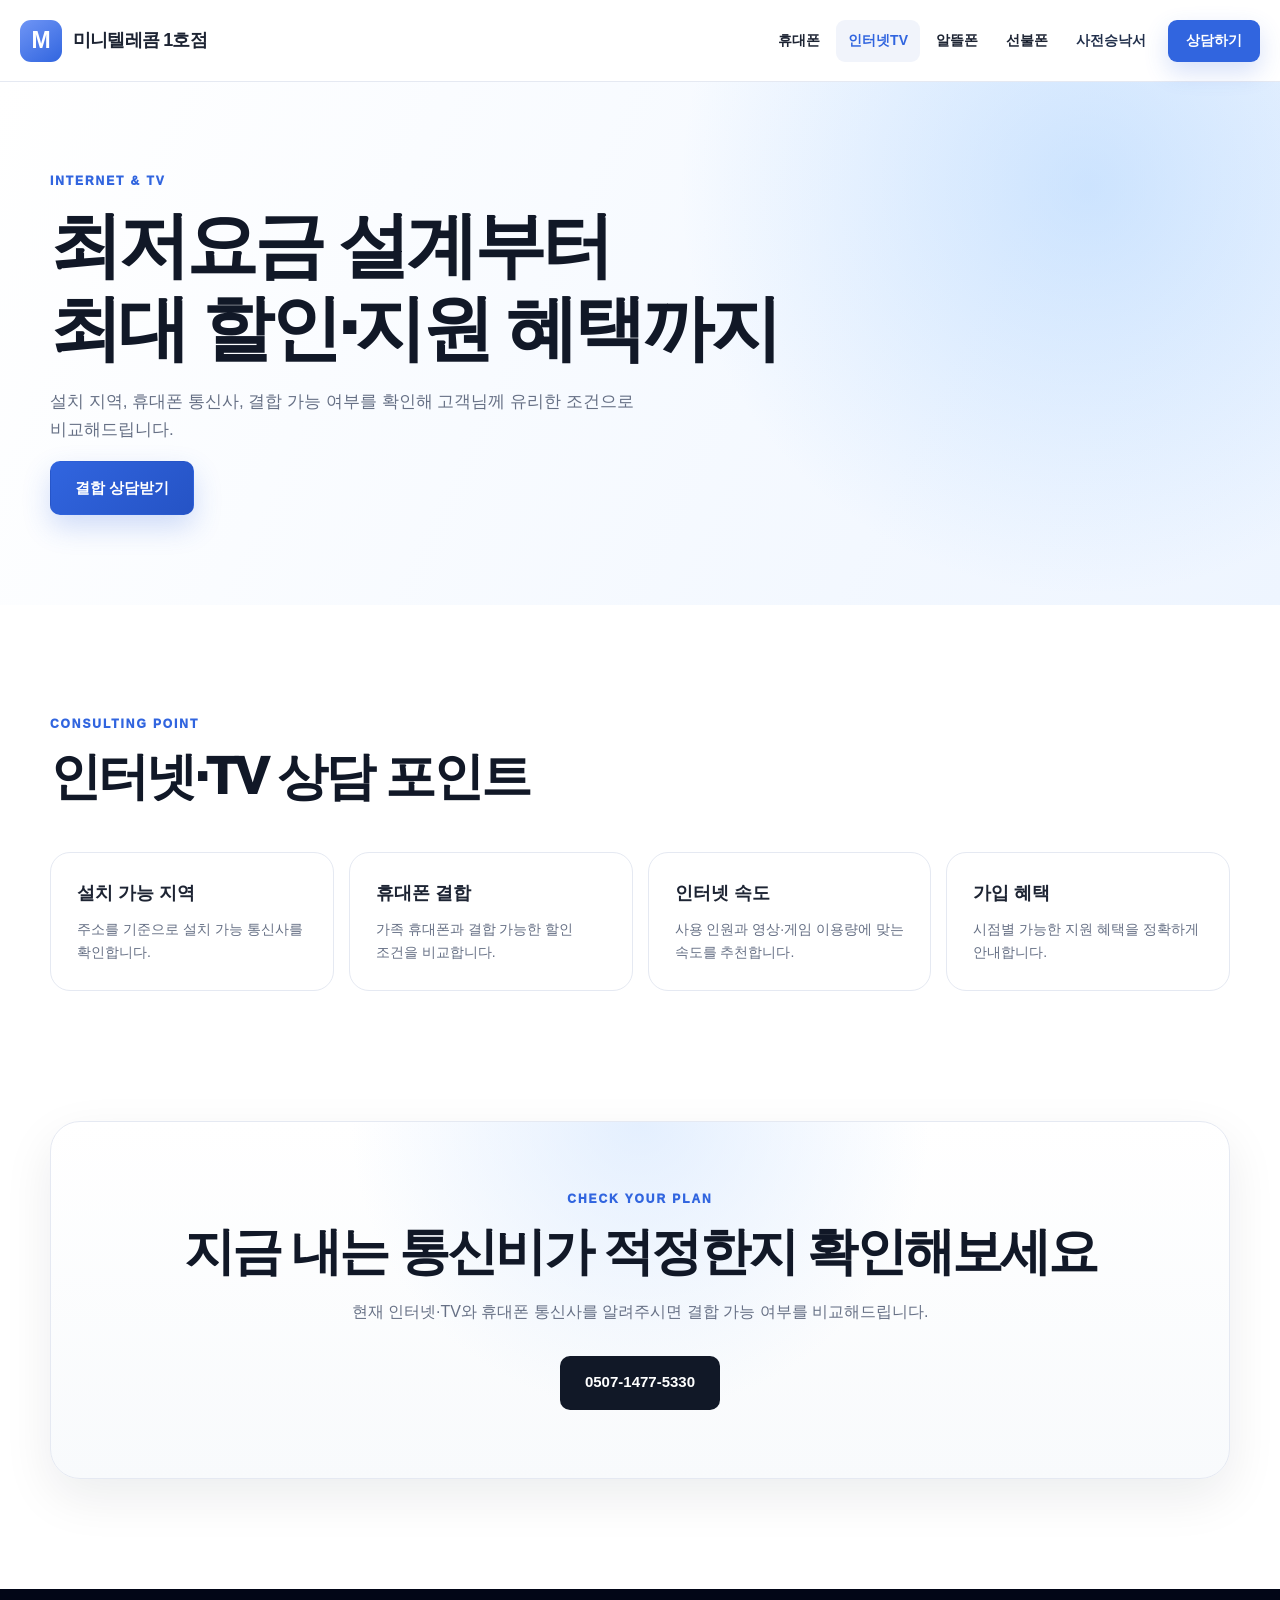
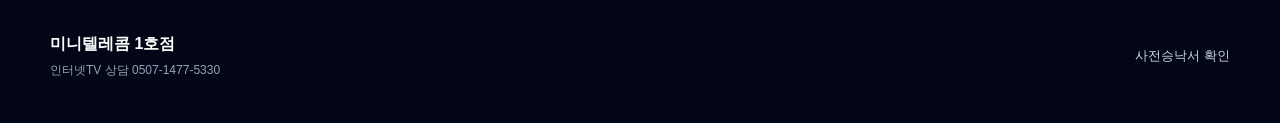
==== internet.html @ 5d7d17d2 "새로운1" ====
<!DOCTYPE html><html lang="ko"><head><meta charset="UTF-8"><meta name="viewport" content="width=device-width,initial-scale=1"><meta name="description" content="인터넷 TV 결합 할인과 가입 상담"><title>인터넷TV | 미니텔레콤 1호점</title><link rel="stylesheet" href="style.css"></head><body>
<header class="site-header"><div class="header-inner"><a class="brand" href="index.html"><span class="brand-mark">M</span><span class="brand-name">미니텔레콤 1호점</span></a><button class="menu-toggle" type="button" aria-expanded="false" aria-controls="main-nav"><span></span><span></span><span></span></button><nav id="main-nav" class="header-nav"><a href="phone.html">휴대폰</a><a class="active" href="internet.html">인터넷TV</a><a href="mvno.html">알뜰폰</a><a href="prepaid.html">선불폰</a><a class="license-link" href="https://ictmarket.or.kr:8443/precon/pop_CertIcon.do?PRECON_REQ_ID=PRE0000006017&YN=1" target="_blank" rel="noopener noreferrer">사전승낙서</a><a class="nav-cta" href="tel:050714775330">상담하기</a></nav></div></header>
<main><section class="subhero internet-hero"><div><p class="eyebrow">INTERNET & TV</p><h1>최저요금 설계부터<br>최대 할인·지원 혜택까지</h1><p>설치 지역, 휴대폰 통신사, 결합 가능 여부를 확인해 고객님께 유리한 조건으로 비교해드립니다.</p><a class="button button-blue" href="tel:050714775330">결합 상담받기</a></div></section>
<section class="section"><div class="section-heading"><p class="eyebrow">CONSULTING POINT</p><h2>인터넷·TV 상담 포인트</h2></div><div class="tip-grid"><div><b>설치 가능 지역</b><p>주소를 기준으로 설치 가능 통신사를 확인합니다.</p></div><div><b>휴대폰 결합</b><p>가족 휴대폰과 결합 가능한 할인 조건을 비교합니다.</p></div><div><b>인터넷 속도</b><p>사용 인원과 영상·게임 이용량에 맞는 속도를 추천합니다.</p></div><div><b>가입 혜택</b><p>시점별 가능한 지원 혜택을 정확하게 안내합니다.</p></div></div></section>
<section class="section contact-section"><div class="contact-card"><p class="eyebrow">CHECK YOUR PLAN</p><h2>지금 내는 통신비가 적정한지 확인해보세요</h2><p>현재 인터넷·TV와 휴대폰 통신사를 알려주시면 결합 가능 여부를 비교해드립니다.</p><div class="contact-actions"><a class="button button-dark" href="tel:050714775330">0507-1477-5330</a></div></div></section></main>
<footer class="site-footer"><div class="footer-inner"><div><strong>미니텔레콤 1호점</strong><p>인터넷TV 상담 0507-1477-5330</p></div><a href="https://ictmarket.or.kr:8443/precon/pop_CertIcon.do?PRECON_REQ_ID=PRE0000006017&YN=1" target="_blank" rel="noopener noreferrer">사전승낙서 확인</a></div></footer><div class="mobile-bottom-bar"><a href="tel:050714775330">전화상담</a><a href="index.html">홈으로</a></div><script src="script.js"></script></body></html>
---- style.css ----
:root{
  --blue:#3165df;--blue-dark:#234db7;--navy:#111827;--text:#1d2433;--muted:#667085;--line:#e5e9f2;--soft:#f7f9ff;--white:#fff;--container:1240px;--header:82px;
}
*{box-sizing:border-box}html{scroll-behavior:smooth}body{margin:0;color:var(--text);background:#fff;font-family:Pretendard,-apple-system,BlinkMacSystemFont,"Segoe UI","Noto Sans KR",Arial,sans-serif;line-height:1.65;word-break:keep-all;overflow-x:hidden}a{color:inherit;text-decoration:none}img{display:block;max-width:100%}button{font:inherit}.site-header{position:sticky;top:0;z-index:1000;height:var(--header);background:rgba(255,255,255,.95);border-bottom:1px solid var(--line);backdrop-filter:blur(16px)}.header-inner{width:min(calc(100% - 40px),var(--container));height:100%;margin:auto;display:flex;align-items:center;justify-content:space-between;gap:22px}.brand{display:flex;align-items:center;gap:11px;flex:0 0 auto}.brand-mark{width:42px;height:42px;display:grid;place-items:center;color:#fff;background:linear-gradient(145deg,#6f95f5,#3165df);border-radius:11px;font-size:23px;font-weight:900}.brand-name{font-size:18px;font-weight:900;letter-spacing:-.045em}.header-nav{display:flex;align-items:center;gap:4px}.header-nav a{min-height:42px;padding:0 12px;display:flex;align-items:center;border-radius:9px;font-size:14px;font-weight:750;white-space:nowrap}.header-nav a:hover,.header-nav a.active{background:#f1f4fb;color:var(--blue)}.header-nav .license-link{color:#22304c}.header-nav .nav-cta{margin-left:6px;padding:0 18px;color:#fff;background:var(--blue);box-shadow:0 10px 24px rgba(49,101,223,.2)}.menu-toggle{display:none;width:40px;height:40px;border:0;background:transparent;padding:8px}.menu-toggle span{display:block;height:2px;margin:5px 0;background:#111827;border-radius:3px}.hero{background:radial-gradient(circle at 78% 35%,rgba(183,198,255,.52),transparent 31%),linear-gradient(105deg,#fff 0%,#fff 39%,#f4f6ff 100%)}.hero-inner{width:min(calc(100% - 40px),var(--container));min-height:700px;margin:auto;display:grid;grid-template-columns:minmax(0,.93fr) minmax(520px,1.07fr);align-items:center;gap:35px}.hero-content{position:relative;z-index:2;padding:70px 0}.hero-kicker{margin:0 0 18px;color:var(--blue);font-size:20px;font-weight:850;letter-spacing:-.04em}.hero h1{margin:0;letter-spacing:-.06em}.hero h1 span{display:block;color:#111827;font-size:clamp(45px,5vw,70px);font-weight:950;line-height:1.08}.hero h1 strong{display:block;margin-top:20px;color:#263149;font-size:clamp(22px,2.4vw,31px);font-weight:800;line-height:1.35;letter-spacing:-.045em}.hero-category{margin:30px 0 0;font-size:20px;font-weight:800}.hero-copy{max-width:560px;margin:16px 0 0;color:var(--muted);font-size:16px}.hero-actions{display:flex;flex-wrap:wrap;gap:12px;margin-top:32px}.button{min-height:54px;padding:0 24px;display:inline-flex;align-items:center;justify-content:center;border:1px solid transparent;border-radius:10px;font-size:15px;font-weight:850;transition:.2s}.button:hover{transform:translateY(-2px)}.button-dark{color:#fff;background:#111827}.button-blue{color:#fff;background:linear-gradient(135deg,var(--blue),#2553c5);box-shadow:0 12px 28px rgba(49,101,223,.22)}.button-outline{border-color:#cfd6e3;background:#fff}.hero-info{max-width:520px;margin-top:38px;display:grid;grid-template-columns:1fr 1fr;border-top:1px solid #dbe2ee;padding-top:24px}.hero-info>div+div{padding-left:28px;border-left:1px solid #dbe2ee}.hero-info small,.hero-info strong{display:block}.hero-info small{color:var(--muted);font-size:12px;font-weight:700}.hero-info strong{margin-top:3px;font-size:15px}.hero-visual{position:relative;min-height:700px;overflow:hidden}.hero-visual img{position:absolute;left:50%;top:50%;z-index:2;width:760px;max-width:none;transform:translate(-48%,-50%);mix-blend-mode:multiply}.visual-ring{position:absolute;left:50%;top:50%;width:620px;height:620px;transform:translate(-50%,-50%);border:5px solid rgba(255,255,255,.75);border-radius:50%}.hero-badge{position:absolute;right:12px;bottom:65px;z-index:4;min-width:210px;padding:22px 24px;text-align:center;border:1px solid rgba(255,255,255,.78);border-radius:20px;background:rgba(249,250,255,.84);box-shadow:0 18px 45px rgba(62,83,143,.13);backdrop-filter:blur(18px)}.hero-badge span,.hero-badge strong{display:block}.hero-badge span{color:var(--blue);font-size:13px;font-weight:800}.hero-badge strong{margin-top:4px;font-size:26px}.section{width:min(calc(100% - 40px),1180px);margin:auto;padding:110px 0}.section-heading{max-width:750px;margin-bottom:46px}.eyebrow{margin:0 0 12px;color:var(--blue);font-size:12px;font-weight:950;letter-spacing:.16em}.eyebrow-light{color:#bfdbfe}.section h2,.subhero h1,.phone-hero h1{margin:0;color:#111827;font-size:clamp(34px,4vw,52px);font-weight:950;line-height:1.16;letter-spacing:-.055em}.section-heading>p:last-child,.split-heading>div>p:last-child{margin:16px 0 0;color:var(--muted);font-size:16px}.split-heading{max-width:none;display:flex;align-items:flex-end;justify-content:space-between;gap:30px}.text-link{color:var(--blue);font-weight:850;white-space:nowrap}.event-section{padding-top:95px}.event-grid{display:grid;grid-template-columns:repeat(3,1fr);gap:18px}.event-card{position:relative;min-height:310px;padding:32px;border:1px solid var(--line);border-radius:24px;background:linear-gradient(160deg,#fff,#f7f9ff);box-shadow:0 14px 40px rgba(15,23,42,.07);overflow:hidden}.event-card:after{content:"";position:absolute;right:-55px;bottom:-55px;width:160px;height:160px;border-radius:50%;background:rgba(49,101,223,.07)}.event-card.featured{color:#fff;background:linear-gradient(145deg,#1e3a8a,#3165df)}.event-card.featured h3,.event-card.featured a{color:#fff}.pill{display:inline-flex;padding:6px 10px;border-radius:999px;color:var(--blue);background:#eaf0ff;font-size:11px;font-weight:900}.featured .pill{color:#173783;background:#fff}.event-card>p{margin:48px 0 0;color:#9aa6bb;font-size:14px;font-weight:700}.featured>p{color:#c7d2fe}.event-card h3{margin:3px 0 10px;font-size:32px;letter-spacing:-.05em}.event-card small{display:block;min-height:48px;color:inherit;opacity:.76}.event-card a{position:absolute;left:32px;bottom:28px;color:var(--blue);font-size:14px;font-weight:900}.service-grid{display:grid;grid-template-columns:repeat(4,1fr);gap:16px}.service-card{min-height:355px;padding:26px;display:flex;flex-direction:column;border:1px solid var(--line);border-radius:22px;background:#fff;box-shadow:0 12px 34px rgba(15,23,42,.06);transition:.25s}.service-card:hover{transform:translateY(-7px);box-shadow:0 20px 48px rgba(15,23,42,.11)}.service-card>span{width:44px;height:44px;display:grid;place-items:center;color:var(--blue);background:#eff4ff;border-radius:13px;font-size:12px;font-weight:900}.service-card h3{margin:25px 0 10px;font-size:23px}.service-card p{margin:0;color:var(--muted);font-size:14px}.service-card ul{margin:14px 0 0;padding-left:19px;color:#4b5563;font-size:12px}.service-card b{margin-top:auto;color:var(--blue);font-size:13px}.plan-preview{padding-top:40px}.plan-grid{display:grid;grid-template-columns:repeat(3,1fr);gap:17px}.plan-grid.detailed{grid-template-columns:repeat(3,1fr)}.plan-card{position:relative;padding:28px;border:1px solid var(--line);border-radius:22px;background:#fff;box-shadow:0 12px 35px rgba(15,23,42,.07)}.plan-card.popular{border:2px solid var(--blue);box-shadow:0 18px 45px rgba(49,101,223,.14)}.plan-type{display:inline-block;padding:6px 10px;color:var(--blue);background:#eef3ff;border-radius:999px;font-size:11px;font-weight:900}.plan-card h3{margin:22px 0 5px;font-size:18px}.plan-name{margin:0;color:var(--muted);font-size:14px}.price{margin:18px 0 15px}.price b{font-size:27px;letter-spacing:-.045em}.plan-card ul{min-height:92px;margin:0;padding-left:19px;color:#4b5563;font-size:14px}.plan-card>a{display:flex;min-height:46px;margin-top:22px;align-items:center;justify-content:center;color:#fff;background:#111827;border-radius:10px;font-size:14px;font-weight:850}.policy-note{margin:22px 0 0;color:#7a8496;font-size:12px}.promise-section{padding-top:30px}.promise-panel{padding:65px;display:grid;grid-template-columns:.8fr 1.2fr;gap:65px;color:#fff;border-radius:32px;background:radial-gradient(circle at 5% 5%,rgba(96,165,250,.28),transparent 35%),linear-gradient(135deg,#0f172a,#172554 55%,#1e3a8a)}.promise-panel h2{color:#fff}.promise-panel>div:first-child>p:last-child{color:#cbd5e1}.promise-list{display:grid;grid-template-columns:1fr 1fr;gap:12px}.promise-list>div{padding:20px;border:1px solid rgba(255,255,255,.1);border-radius:17px;background:rgba(255,255,255,.07)}.promise-list strong{color:#93c5fd}.promise-list p{margin:8px 0 0;color:#f8fafc;font-size:14px}.welcome-section{padding-top:25px}.welcome-panel{padding:60px;display:grid;grid-template-columns:.9fr 1.1fr;gap:55px;border:1px solid var(--line);border-radius:30px;background:#fafbff}.language-list{display:grid;gap:10px}.language-list p{margin:0;padding:13px 16px;border:1px solid var(--line);border-radius:13px;background:#fff;font-size:13px}.language-list b{display:inline-block;min-width:105px;color:var(--blue)}.contact-section{padding-top:20px}.contact-card{padding:68px 40px;text-align:center;border:1px solid var(--line);border-radius:30px;background:radial-gradient(circle at 50% 0%,rgba(219,234,254,.75),transparent 42%),linear-gradient(#fff,#f8fafc);box-shadow:0 18px 50px rgba(15,23,42,.08)}.contact-card>p:not(.eyebrow){max-width:650px;margin:18px auto 0;color:var(--muted)}.contact-actions{margin-top:30px;display:flex;justify-content:center;gap:12px}.site-footer{color:#cbd5e1;background:#020617}.footer-inner{width:min(calc(100% - 40px),1180px);margin:auto;padding:42px 0;display:flex;align-items:center;justify-content:space-between;gap:25px}.footer-inner strong{color:#fff}.footer-inner p{margin:4px 0 0;color:#94a3b8;font-size:12px}.footer-inner nav{display:flex;flex-wrap:wrap;gap:14px;font-size:12px}.footer-inner>a{font-size:13px}.mobile-bottom-bar{display:none}.subhero{min-height:500px;padding:90px max(20px,calc((100% - 1180px)/2));display:flex;align-items:center;background:radial-gradient(circle at 80% 25%,rgba(196,208,255,.6),transparent 32%),linear-gradient(110deg,#fff,#f2f5ff)}.subhero>div{max-width:760px}.subhero h1,.phone-hero h1{font-size:clamp(46px,6vw,72px)}.subhero>div>p:not(.eyebrow){max-width:650px;color:var(--muted);font-size:17px}.carrier-chips{display:flex;flex-wrap:wrap;gap:8px;margin-top:28px}.carrier-chips span{padding:9px 13px;border:1px solid #d9e0ed;border-radius:999px;background:#fff;font-size:12px;font-weight:800}.filter-row{display:flex;flex-wrap:wrap;gap:8px;margin-bottom:28px}.filter-btn{padding:10px 15px;border:1px solid #d6dce7;border-radius:999px;background:#fff;color:#465064;cursor:pointer;font-size:13px;font-weight:800}.filter-btn.active{color:#fff;border-color:var(--blue);background:var(--blue)}.tip-grid,.steps-grid{display:grid;grid-template-columns:repeat(4,1fr);gap:15px}.tip-grid>div,.steps-grid>div{padding:26px;border:1px solid var(--line);border-radius:20px;background:#fff}.tip-grid b,.steps-grid h3{font-size:18px}.tip-grid p,.steps-grid p{margin:9px 0 0;color:var(--muted);font-size:14px}.steps-grid span{color:#b7c9f5;font-size:34px;font-weight:950}.phone-hero{min-height:620px;padding-left:max(20px,calc((100% - 1180px)/2));display:grid;grid-template-columns:.8fr 1.2fr;align-items:center;background:linear-gradient(105deg,#fff,#edf1ff);overflow:hidden}.phone-copy{padding:70px 0}.phone-copy>p:not(.eyebrow){max-width:560px;color:var(--muted)}.phone-image{position:relative;height:620px}.phone-image img{position:absolute;left:50%;top:50%;width:760px;max-width:none;transform:translate(-50%,-50%);mix-blend-mode:multiply}.internet-hero{background:radial-gradient(circle at 85% 20%,rgba(147,197,253,.4),transparent 35%),linear-gradient(115deg,#fff,#eef5ff)}
[hidden]{display:none!important}
@media(max-width:1050px){.hero-inner{grid-template-columns:1fr 470px}.hero h1 span{font-size:52px}.hero-visual img{width:650px}.service-grid{grid-template-columns:1fr 1fr}.plan-grid,.plan-grid.detailed{grid-template-columns:1fr 1fr}.event-grid{grid-template-columns:1fr 1fr}.event-card:last-child{grid-column:1/-1}.promise-panel{padding:50px;gap:40px}.tip-grid,.steps-grid{grid-template-columns:1fr 1fr}}
@media(max-width:780px){:root{--header:68px}body{padding-bottom:68px}.header-inner{width:calc(100% - 24px)}.brand-mark{width:36px;height:36px;font-size:19px}.brand-name{font-size:15px}.menu-toggle{display:block;margin-left:auto}.header-nav{position:absolute;top:68px;left:12px;right:12px;display:none;padding:12px;align-items:stretch;flex-direction:column;background:#fff;border:1px solid var(--line);border-radius:16px;box-shadow:0 20px 50px rgba(15,23,42,.15)}.header-nav.open{display:flex}.header-nav a{justify-content:flex-start}.header-nav .nav-cta{margin:4px 0 0;justify-content:center}.hero-inner{min-height:auto;padding-top:55px;grid-template-columns:1fr}.hero-content{padding:0}.hero h1 span{font-size:clamp(40px,11vw,56px)}.hero h1 strong{font-size:24px}.hero-visual{min-height:500px}.hero-visual img{width:650px}.visual-ring{width:470px;height:470px}.hero-badge{right:5px;bottom:35px}.section{padding:80px 0}.split-heading{align-items:flex-start;flex-direction:column}.event-grid{grid-template-columns:1fr}.event-card:last-child{grid-column:auto}.service-grid{grid-template-columns:1fr 1fr}.promise-panel,.welcome-panel{grid-template-columns:1fr}.promise-list{grid-template-columns:1fr 1fr}.phone-hero{padding:60px 20px 0;grid-template-columns:1fr}.phone-copy{padding:0}.phone-image{height:480px}.footer-inner{align-items:flex-start;flex-direction:column}.mobile-bottom-bar{position:fixed;left:0;right:0;bottom:0;z-index:1200;height:64px;padding:7px;display:grid;grid-template-columns:1fr 1fr;background:rgba(255,255,255,.95);border-top:1px solid var(--line);backdrop-filter:blur(14px)}.mobile-bottom-bar a{display:flex;align-items:center;justify-content:center;border-radius:13px;font-size:14px;font-weight:900}.mobile-bottom-bar a:last-child{color:#fff;background:var(--blue)}}
@media(max-width:580px){.section{width:calc(100% - 28px);padding:65px 0}.hero-inner{width:calc(100% - 28px)}.hero-kicker{font-size:17px}.hero h1 span{font-size:39px}.hero h1 strong{margin-top:15px;font-size:21px}.hero-category{font-size:17px}.hero-copy{font-size:14px}.hero-actions{display:grid;grid-template-columns:1fr 1fr}.button{width:100%;padding:0 12px}.hero-info{grid-template-columns:1fr;gap:13px}.hero-info>div+div{padding:13px 0 0;border-left:0;border-top:1px solid #dbe2ee}.hero-visual{min-height:400px}.hero-visual img{width:520px}.visual-ring{width:370px;height:370px}.hero-badge{min-width:160px;padding:15px 17px}.hero-badge strong{font-size:20px}.service-grid,.plan-grid,.plan-grid.detailed,.tip-grid,.steps-grid{grid-template-columns:1fr}.service-card{min-height:300px}.promise-panel,.welcome-panel{padding:38px 22px;border-radius:24px}.promise-list{grid-template-columns:1fr}.contact-card{padding:48px 20px}.contact-actions{display:grid}.subhero{min-height:440px;padding:70px 20px}.subhero h1,.phone-hero h1{font-size:42px}.phone-image{height:380px}.phone-image img{width:540px}.event-card{min-height:285px}.language-list b{display:block;margin-bottom:2px}.footer-inner{width:calc(100% - 28px)}.brand-name{font-size:13px}}
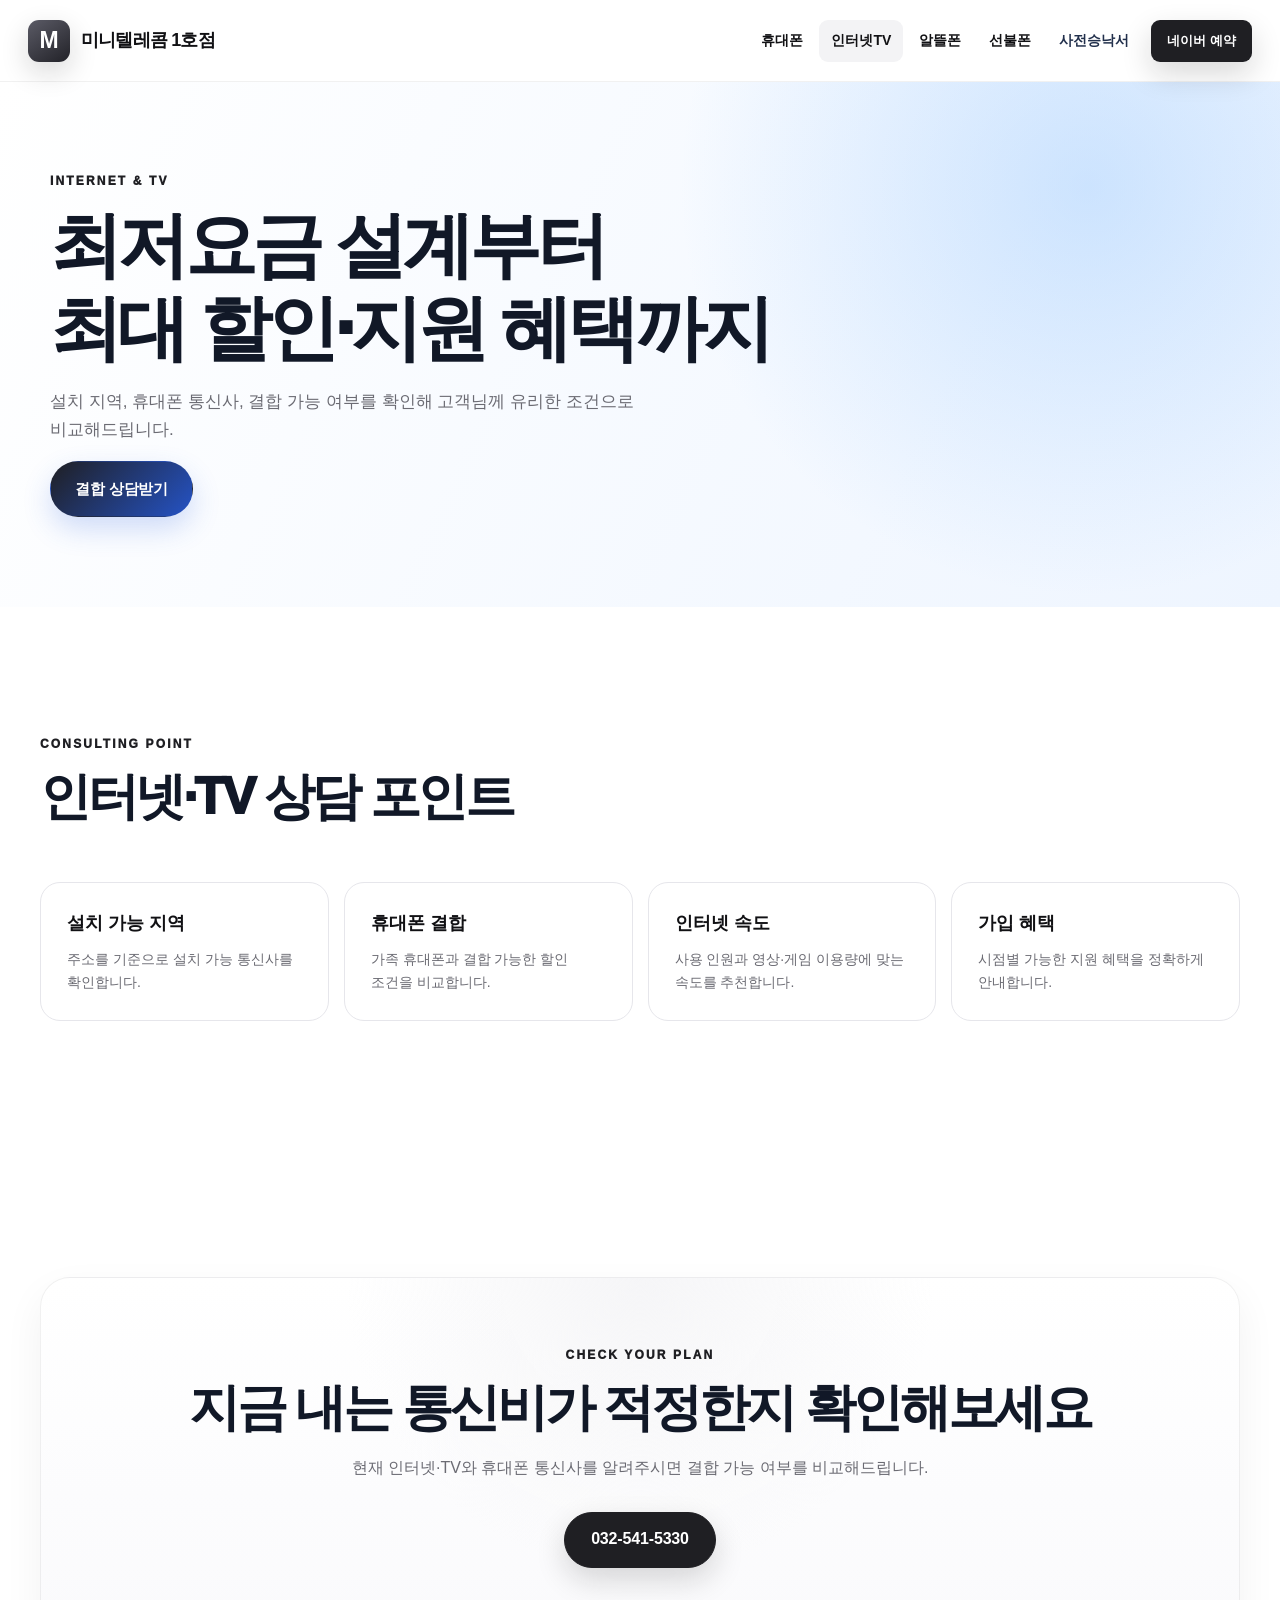
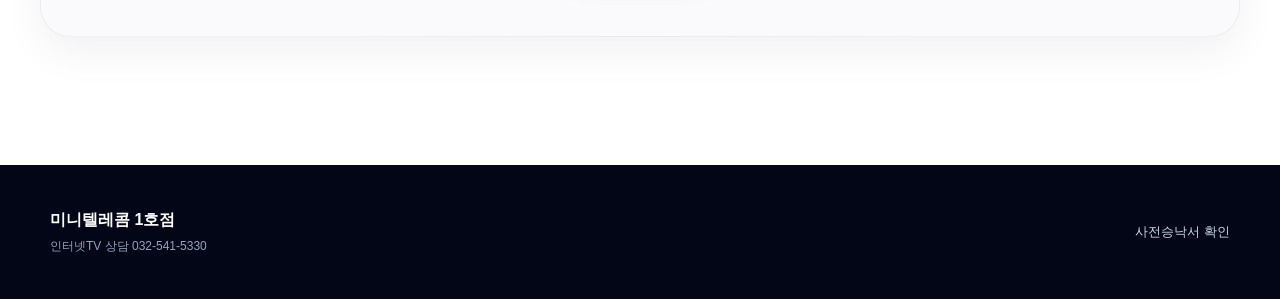
==== commit 8d72398f: "아이폰18" ====
--- a/internet.html
+++ b/internet.html
@@ -1,6 +1,6 @@
 <!DOCTYPE html><html lang="ko"><head><meta charset="UTF-8"><meta name="viewport" content="width=device-width,initial-scale=1"><meta name="description" content="인터넷 TV 결합 할인과 가입 상담"><title>인터넷TV | 미니텔레콤 1호점</title><link rel="stylesheet" href="style.css"></head><body>
-<header class="site-header"><div class="header-inner"><a class="brand" href="index.html"><span class="brand-mark">M</span><span class="brand-name">미니텔레콤 1호점</span></a><button class="menu-toggle" type="button" aria-expanded="false" aria-controls="main-nav"><span></span><span></span><span></span></button><nav id="main-nav" class="header-nav"><a href="phone.html">휴대폰</a><a class="active" href="internet.html">인터넷TV</a><a href="mvno.html">알뜰폰</a><a href="prepaid.html">선불폰</a><a class="license-link" href="https://ictmarket.or.kr:8443/precon/pop_CertIcon.do?PRECON_REQ_ID=PRE0000006017&YN=1" target="_blank" rel="noopener noreferrer">사전승낙서</a><a class="nav-cta" href="tel:050714775330">상담하기</a></nav></div></header>
-<main><section class="subhero internet-hero"><div><p class="eyebrow">INTERNET & TV</p><h1>최저요금 설계부터<br>최대 할인·지원 혜택까지</h1><p>설치 지역, 휴대폰 통신사, 결합 가능 여부를 확인해 고객님께 유리한 조건으로 비교해드립니다.</p><a class="button button-blue" href="tel:050714775330">결합 상담받기</a></div></section>
+<header class="site-header"><div class="header-inner"><a class="brand" href="index.html"><span class="brand-mark">M</span><span class="brand-name">미니텔레콤 1호점</span></a><button class="menu-toggle" type="button" aria-expanded="false" aria-controls="main-nav"><span></span><span></span><span></span></button><nav id="main-nav" class="header-nav"><a href="phone.html">휴대폰</a><a class="active" href="internet.html">인터넷TV</a><a href="mvno.html">알뜰폰</a><a href="prepaid.html">선불폰</a><a class="license-link" href="https://ictmarket.or.kr:8443/precon/pop_CertIcon.do?PRECON_REQ_ID=PRE0000006017&YN=1" target="_blank" rel="noopener noreferrer">사전승낙서</a><a class="nav-cta" href="https://naver.me/xNpsObPj" target="_blank" rel="noopener noreferrer">네이버 예약</a></nav></div></header>
+<main><section class="subhero internet-hero"><div><p class="eyebrow">INTERNET & TV</p><h1>최저요금 설계부터<br>최대 할인·지원 혜택까지</h1><p>설치 지역, 휴대폰 통신사, 결합 가능 여부를 확인해 고객님께 유리한 조건으로 비교해드립니다.</p><a class="button button-blue" href="tel:0325415330">결합 상담받기</a></div></section>
 <section class="section"><div class="section-heading"><p class="eyebrow">CONSULTING POINT</p><h2>인터넷·TV 상담 포인트</h2></div><div class="tip-grid"><div><b>설치 가능 지역</b><p>주소를 기준으로 설치 가능 통신사를 확인합니다.</p></div><div><b>휴대폰 결합</b><p>가족 휴대폰과 결합 가능한 할인 조건을 비교합니다.</p></div><div><b>인터넷 속도</b><p>사용 인원과 영상·게임 이용량에 맞는 속도를 추천합니다.</p></div><div><b>가입 혜택</b><p>시점별 가능한 지원 혜택을 정확하게 안내합니다.</p></div></div></section>
-<section class="section contact-section"><div class="contact-card"><p class="eyebrow">CHECK YOUR PLAN</p><h2>지금 내는 통신비가 적정한지 확인해보세요</h2><p>현재 인터넷·TV와 휴대폰 통신사를 알려주시면 결합 가능 여부를 비교해드립니다.</p><div class="contact-actions"><a class="button button-dark" href="tel:050714775330">0507-1477-5330</a></div></div></section></main>
-<footer class="site-footer"><div class="footer-inner"><div><strong>미니텔레콤 1호점</strong><p>인터넷TV 상담 0507-1477-5330</p></div><a href="https://ictmarket.or.kr:8443/precon/pop_CertIcon.do?PRECON_REQ_ID=PRE0000006017&YN=1" target="_blank" rel="noopener noreferrer">사전승낙서 확인</a></div></footer><div class="mobile-bottom-bar"><a href="tel:050714775330">전화상담</a><a href="index.html">홈으로</a></div><script src="script.js"></script></body></html>
+<section class="section contact-section"><div class="contact-card"><p class="eyebrow">CHECK YOUR PLAN</p><h2>지금 내는 통신비가 적정한지 확인해보세요</h2><p>현재 인터넷·TV와 휴대폰 통신사를 알려주시면 결합 가능 여부를 비교해드립니다.</p><div class="contact-actions"><a class="button button-dark" href="tel:0325415330">032-541-5330</a></div></div></section></main>
+<footer class="site-footer"><div class="footer-inner"><div><strong>미니텔레콤 1호점</strong><p>인터넷TV 상담 032-541-5330</p></div><a href="https://ictmarket.or.kr:8443/precon/pop_CertIcon.do?PRECON_REQ_ID=PRE0000006017&YN=1" target="_blank" rel="noopener noreferrer">사전승낙서 확인</a></div></footer><div class="mobile-bottom-bar"><a href="tel:0325415330">전화상담</a><a href="https://naver.me/xNpsObPj" target="_blank" rel="noopener noreferrer">네이버 예약</a></div><script src="script.js"></script></body></html>
--- a/style.css
+++ b/style.css
@@ -1,8 +1,512 @@
 :root{
   --blue:#3165df;--blue-dark:#234db7;--navy:#111827;--text:#1d2433;--muted:#667085;--line:#e5e9f2;--soft:#f7f9ff;--white:#fff;--container:1240px;--header:82px;
 }
-*{box-sizing:border-box}html{scroll-behavior:smooth}body{margin:0;color:var(--text);background:#fff;font-family:Pretendard,-apple-system,BlinkMacSystemFont,"Segoe UI","Noto Sans KR",Arial,sans-serif;line-height:1.65;word-break:keep-all;overflow-x:hidden}a{color:inherit;text-decoration:none}img{display:block;max-width:100%}button{font:inherit}.site-header{position:sticky;top:0;z-index:1000;height:var(--header);background:rgba(255,255,255,.95);border-bottom:1px solid var(--line);backdrop-filter:blur(16px)}.header-inner{width:min(calc(100% - 40px),var(--container));height:100%;margin:auto;display:flex;align-items:center;justify-content:space-between;gap:22px}.brand{display:flex;align-items:center;gap:11px;flex:0 0 auto}.brand-mark{width:42px;height:42px;display:grid;place-items:center;color:#fff;background:linear-gradient(145deg,#6f95f5,#3165df);border-radius:11px;font-size:23px;font-weight:900}.brand-name{font-size:18px;font-weight:900;letter-spacing:-.045em}.header-nav{display:flex;align-items:center;gap:4px}.header-nav a{min-height:42px;padding:0 12px;display:flex;align-items:center;border-radius:9px;font-size:14px;font-weight:750;white-space:nowrap}.header-nav a:hover,.header-nav a.active{background:#f1f4fb;color:var(--blue)}.header-nav .license-link{color:#22304c}.header-nav .nav-cta{margin-left:6px;padding:0 18px;color:#fff;background:var(--blue);box-shadow:0 10px 24px rgba(49,101,223,.2)}.menu-toggle{display:none;width:40px;height:40px;border:0;background:transparent;padding:8px}.menu-toggle span{display:block;height:2px;margin:5px 0;background:#111827;border-radius:3px}.hero{background:radial-gradient(circle at 78% 35%,rgba(183,198,255,.52),transparent 31%),linear-gradient(105deg,#fff 0%,#fff 39%,#f4f6ff 100%)}.hero-inner{width:min(calc(100% - 40px),var(--container));min-height:700px;margin:auto;display:grid;grid-template-columns:minmax(0,.93fr) minmax(520px,1.07fr);align-items:center;gap:35px}.hero-content{position:relative;z-index:2;padding:70px 0}.hero-kicker{margin:0 0 18px;color:var(--blue);font-size:20px;font-weight:850;letter-spacing:-.04em}.hero h1{margin:0;letter-spacing:-.06em}.hero h1 span{display:block;color:#111827;font-size:clamp(45px,5vw,70px);font-weight:950;line-height:1.08}.hero h1 strong{display:block;margin-top:20px;color:#263149;font-size:clamp(22px,2.4vw,31px);font-weight:800;line-height:1.35;letter-spacing:-.045em}.hero-category{margin:30px 0 0;font-size:20px;font-weight:800}.hero-copy{max-width:560px;margin:16px 0 0;color:var(--muted);font-size:16px}.hero-actions{display:flex;flex-wrap:wrap;gap:12px;margin-top:32px}.button{min-height:54px;padding:0 24px;display:inline-flex;align-items:center;justify-content:center;border:1px solid transparent;border-radius:10px;font-size:15px;font-weight:850;transition:.2s}.button:hover{transform:translateY(-2px)}.button-dark{color:#fff;background:#111827}.button-blue{color:#fff;background:linear-gradient(135deg,var(--blue),#2553c5);box-shadow:0 12px 28px rgba(49,101,223,.22)}.button-outline{border-color:#cfd6e3;background:#fff}.hero-info{max-width:520px;margin-top:38px;display:grid;grid-template-columns:1fr 1fr;border-top:1px solid #dbe2ee;padding-top:24px}.hero-info>div+div{padding-left:28px;border-left:1px solid #dbe2ee}.hero-info small,.hero-info strong{display:block}.hero-info small{color:var(--muted);font-size:12px;font-weight:700}.hero-info strong{margin-top:3px;font-size:15px}.hero-visual{position:relative;min-height:700px;overflow:hidden}.hero-visual img{position:absolute;left:50%;top:50%;z-index:2;width:760px;max-width:none;transform:translate(-48%,-50%);mix-blend-mode:multiply}.visual-ring{position:absolute;left:50%;top:50%;width:620px;height:620px;transform:translate(-50%,-50%);border:5px solid rgba(255,255,255,.75);border-radius:50%}.hero-badge{position:absolute;right:12px;bottom:65px;z-index:4;min-width:210px;padding:22px 24px;text-align:center;border:1px solid rgba(255,255,255,.78);border-radius:20px;background:rgba(249,250,255,.84);box-shadow:0 18px 45px rgba(62,83,143,.13);backdrop-filter:blur(18px)}.hero-badge span,.hero-badge strong{display:block}.hero-badge span{color:var(--blue);font-size:13px;font-weight:800}.hero-badge strong{margin-top:4px;font-size:26px}.section{width:min(calc(100% - 40px),1180px);margin:auto;padding:110px 0}.section-heading{max-width:750px;margin-bottom:46px}.eyebrow{margin:0 0 12px;color:var(--blue);font-size:12px;font-weight:950;letter-spacing:.16em}.eyebrow-light{color:#bfdbfe}.section h2,.subhero h1,.phone-hero h1{margin:0;color:#111827;font-size:clamp(34px,4vw,52px);font-weight:950;line-height:1.16;letter-spacing:-.055em}.section-heading>p:last-child,.split-heading>div>p:last-child{margin:16px 0 0;color:var(--muted);font-size:16px}.split-heading{max-width:none;display:flex;align-items:flex-end;justify-content:space-between;gap:30px}.text-link{color:var(--blue);font-weight:850;white-space:nowrap}.event-section{padding-top:95px}.event-grid{display:grid;grid-template-columns:repeat(3,1fr);gap:18px}.event-card{position:relative;min-height:310px;padding:32px;border:1px solid var(--line);border-radius:24px;background:linear-gradient(160deg,#fff,#f7f9ff);box-shadow:0 14px 40px rgba(15,23,42,.07);overflow:hidden}.event-card:after{content:"";position:absolute;right:-55px;bottom:-55px;width:160px;height:160px;border-radius:50%;background:rgba(49,101,223,.07)}.event-card.featured{color:#fff;background:linear-gradient(145deg,#1e3a8a,#3165df)}.event-card.featured h3,.event-card.featured a{color:#fff}.pill{display:inline-flex;padding:6px 10px;border-radius:999px;color:var(--blue);background:#eaf0ff;font-size:11px;font-weight:900}.featured .pill{color:#173783;background:#fff}.event-card>p{margin:48px 0 0;color:#9aa6bb;font-size:14px;font-weight:700}.featured>p{color:#c7d2fe}.event-card h3{margin:3px 0 10px;font-size:32px;letter-spacing:-.05em}.event-card small{display:block;min-height:48px;color:inherit;opacity:.76}.event-card a{position:absolute;left:32px;bottom:28px;color:var(--blue);font-size:14px;font-weight:900}.service-grid{display:grid;grid-template-columns:repeat(4,1fr);gap:16px}.service-card{min-height:355px;padding:26px;display:flex;flex-direction:column;border:1px solid var(--line);border-radius:22px;background:#fff;box-shadow:0 12px 34px rgba(15,23,42,.06);transition:.25s}.service-card:hover{transform:translateY(-7px);box-shadow:0 20px 48px rgba(15,23,42,.11)}.service-card>span{width:44px;height:44px;display:grid;place-items:center;color:var(--blue);background:#eff4ff;border-radius:13px;font-size:12px;font-weight:900}.service-card h3{margin:25px 0 10px;font-size:23px}.service-card p{margin:0;color:var(--muted);font-size:14px}.service-card ul{margin:14px 0 0;padding-left:19px;color:#4b5563;font-size:12px}.service-card b{margin-top:auto;color:var(--blue);font-size:13px}.plan-preview{padding-top:40px}.plan-grid{display:grid;grid-template-columns:repeat(3,1fr);gap:17px}.plan-grid.detailed{grid-template-columns:repeat(3,1fr)}.plan-card{position:relative;padding:28px;border:1px solid var(--line);border-radius:22px;background:#fff;box-shadow:0 12px 35px rgba(15,23,42,.07)}.plan-card.popular{border:2px solid var(--blue);box-shadow:0 18px 45px rgba(49,101,223,.14)}.plan-type{display:inline-block;padding:6px 10px;color:var(--blue);background:#eef3ff;border-radius:999px;font-size:11px;font-weight:900}.plan-card h3{margin:22px 0 5px;font-size:18px}.plan-name{margin:0;color:var(--muted);font-size:14px}.price{margin:18px 0 15px}.price b{font-size:27px;letter-spacing:-.045em}.plan-card ul{min-height:92px;margin:0;padding-left:19px;color:#4b5563;font-size:14px}.plan-card>a{display:flex;min-height:46px;margin-top:22px;align-items:center;justify-content:center;color:#fff;background:#111827;border-radius:10px;font-size:14px;font-weight:850}.policy-note{margin:22px 0 0;color:#7a8496;font-size:12px}.promise-section{padding-top:30px}.promise-panel{padding:65px;display:grid;grid-template-columns:.8fr 1.2fr;gap:65px;color:#fff;border-radius:32px;background:radial-gradient(circle at 5% 5%,rgba(96,165,250,.28),transparent 35%),linear-gradient(135deg,#0f172a,#172554 55%,#1e3a8a)}.promise-panel h2{color:#fff}.promise-panel>div:first-child>p:last-child{color:#cbd5e1}.promise-list{display:grid;grid-template-columns:1fr 1fr;gap:12px}.promise-list>div{padding:20px;border:1px solid rgba(255,255,255,.1);border-radius:17px;background:rgba(255,255,255,.07)}.promise-list strong{color:#93c5fd}.promise-list p{margin:8px 0 0;color:#f8fafc;font-size:14px}.welcome-section{padding-top:25px}.welcome-panel{padding:60px;display:grid;grid-template-columns:.9fr 1.1fr;gap:55px;border:1px solid var(--line);border-radius:30px;background:#fafbff}.language-list{display:grid;gap:10px}.language-list p{margin:0;padding:13px 16px;border:1px solid var(--line);border-radius:13px;background:#fff;font-size:13px}.language-list b{display:inline-block;min-width:105px;color:var(--blue)}.contact-section{padding-top:20px}.contact-card{padding:68px 40px;text-align:center;border:1px solid var(--line);border-radius:30px;background:radial-gradient(circle at 50% 0%,rgba(219,234,254,.75),transparent 42%),linear-gradient(#fff,#f8fafc);box-shadow:0 18px 50px rgba(15,23,42,.08)}.contact-card>p:not(.eyebrow){max-width:650px;margin:18px auto 0;color:var(--muted)}.contact-actions{margin-top:30px;display:flex;justify-content:center;gap:12px}.site-footer{color:#cbd5e1;background:#020617}.footer-inner{width:min(calc(100% - 40px),1180px);margin:auto;padding:42px 0;display:flex;align-items:center;justify-content:space-between;gap:25px}.footer-inner strong{color:#fff}.footer-inner p{margin:4px 0 0;color:#94a3b8;font-size:12px}.footer-inner nav{display:flex;flex-wrap:wrap;gap:14px;font-size:12px}.footer-inner>a{font-size:13px}.mobile-bottom-bar{display:none}.subhero{min-height:500px;padding:90px max(20px,calc((100% - 1180px)/2));display:flex;align-items:center;background:radial-gradient(circle at 80% 25%,rgba(196,208,255,.6),transparent 32%),linear-gradient(110deg,#fff,#f2f5ff)}.subhero>div{max-width:760px}.subhero h1,.phone-hero h1{font-size:clamp(46px,6vw,72px)}.subhero>div>p:not(.eyebrow){max-width:650px;color:var(--muted);font-size:17px}.carrier-chips{display:flex;flex-wrap:wrap;gap:8px;margin-top:28px}.carrier-chips span{padding:9px 13px;border:1px solid #d9e0ed;border-radius:999px;background:#fff;font-size:12px;font-weight:800}.filter-row{display:flex;flex-wrap:wrap;gap:8px;margin-bottom:28px}.filter-btn{padding:10px 15px;border:1px solid #d6dce7;border-radius:999px;background:#fff;color:#465064;cursor:pointer;font-size:13px;font-weight:800}.filter-btn.active{color:#fff;border-color:var(--blue);background:var(--blue)}.tip-grid,.steps-grid{display:grid;grid-template-columns:repeat(4,1fr);gap:15px}.tip-grid>div,.steps-grid>div{padding:26px;border:1px solid var(--line);border-radius:20px;background:#fff}.tip-grid b,.steps-grid h3{font-size:18px}.tip-grid p,.steps-grid p{margin:9px 0 0;color:var(--muted);font-size:14px}.steps-grid span{color:#b7c9f5;font-size:34px;font-weight:950}.phone-hero{min-height:620px;padding-left:max(20px,calc((100% - 1180px)/2));display:grid;grid-template-columns:.8fr 1.2fr;align-items:center;background:linear-gradient(105deg,#fff,#edf1ff);overflow:hidden}.phone-copy{padding:70px 0}.phone-copy>p:not(.eyebrow){max-width:560px;color:var(--muted)}.phone-image{position:relative;height:620px}.phone-image img{position:absolute;left:50%;top:50%;width:760px;max-width:none;transform:translate(-50%,-50%);mix-blend-mode:multiply}.internet-hero{background:radial-gradient(circle at 85% 20%,rgba(147,197,253,.4),transparent 35%),linear-gradient(115deg,#fff,#eef5ff)}
+*{box-sizing:border-box}html{scroll-behavior:smooth}body{margin:0;color:var(--text);background:#fff;font-family:Pretendard,-apple-system,BlinkMacSystemFont,"Segoe UI","Noto Sans KR",Arial,sans-serif;line-height:1.65;word-break:keep-all;overflow-x:hidden}a{color:inherit;text-decoration:none}img{display:block;max-width:100%}button{font:inherit}.site-header{position:sticky;top:0;z-index:1000;height:var(--header);background:rgba(255,255,255,.95);border-bottom:1px solid var(--line);backdrop-filter:blur(16px)}.header-inner{width:min(calc(100% - 40px),var(--container));height:100%;margin:auto;display:flex;align-items:center;justify-content:space-between;gap:22px}.brand{display:flex;align-items:center;gap:11px;flex:0 0 auto}.brand-mark{width:42px;height:42px;display:grid;place-items:center;color:#fff;background:linear-gradient(145deg,#6f95f5,#3165df);border-radius:11px;font-size:23px;font-weight:900}.brand-name{font-size:18px;font-weight:900;letter-spacing:-.045em}.header-nav{display:flex;align-items:center;gap:4px}.header-nav a{min-height:42px;padding:0 12px;display:flex;align-items:center;border-radius:9px;font-size:14px;font-weight:750;white-space:nowrap}.header-nav a:hover,.header-nav a.active{background:#f1f4fb;color:var(--blue)}.header-nav .license-link{color:#22304c}.header-nav .nav-cta{margin-left:6px;padding:0 18px;color:#fff;background:var(--blue);box-shadow:0 10px 24px rgba(49,101,223,.2)}.menu-toggle{display:none;width:40px;height:40px;border:0;background:transparent;padding:8px}.menu-toggle span{display:block;height:2px;margin:5px 0;background:#111827;border-radius:3px}.hero{background:#fff}.hero-inner{width:min(calc(100% - 40px),var(--container));min-height:700px;margin:auto;display:grid;grid-template-columns:minmax(0,.93fr) minmax(520px,1.07fr);align-items:center;gap:35px}.hero-content{position:relative;z-index:2;padding:70px 0}.hero-kicker{margin:0 0 18px;color:var(--blue);font-size:20px;font-weight:850;letter-spacing:-.04em}.hero h1{margin:0;letter-spacing:-.06em}.hero h1 span{display:block;color:#111827;font-size:clamp(45px,5vw,70px);font-weight:950;line-height:1.08}.hero h1 strong{display:block;margin-top:20px;color:#263149;font-size:clamp(22px,2.4vw,31px);font-weight:800;line-height:1.35;letter-spacing:-.045em}.hero-category{margin:30px 0 0;font-size:20px;font-weight:800}.hero-copy{max-width:560px;margin:16px 0 0;color:var(--muted);font-size:16px}.hero-actions{display:flex;flex-wrap:wrap;gap:12px;margin-top:32px}.button{min-height:54px;padding:0 24px;display:inline-flex;align-items:center;justify-content:center;border:1px solid transparent;border-radius:10px;font-size:15px;font-weight:850;transition:.2s}.button:hover{transform:translateY(-2px)}.button-dark{color:#fff;background:#111827}.button-blue{color:#fff;background:linear-gradient(135deg,var(--blue),#2553c5);box-shadow:0 12px 28px rgba(49,101,223,.22)}.button-outline{border-color:#cfd6e3;background:#fff}.hero-info{max-width:520px;margin-top:38px;display:grid;grid-template-columns:1fr 1fr;border-top:1px solid #dbe2ee;padding-top:24px}.hero-info>div+div{padding-left:28px;border-left:1px solid #dbe2ee}.hero-info small,.hero-info strong{display:block}.hero-info small{color:var(--muted);font-size:12px;font-weight:700}.hero-info strong{margin-top:3px;font-size:15px}.hero-visual{position:relative;min-height:700px;overflow:hidden}.hero-visual img{position:absolute;left:50%;top:50%;z-index:2;width:760px;max-width:none;transform:translate(-48%,-50%);mix-blend-mode:multiply}.visual-ring{position:absolute;left:50%;top:50%;width:620px;height:620px;transform:translate(-50%,-50%);border:5px solid rgba(255,255,255,.75);border-radius:50%}.hero-badge{position:absolute;right:12px;bottom:65px;z-index:4;min-width:210px;padding:22px 24px;text-align:center;border:1px solid rgba(255,255,255,.78);border-radius:20px;background:rgba(249,250,255,.84);box-shadow:0 18px 45px rgba(62,83,143,.13);backdrop-filter:blur(18px)}.hero-badge span,.hero-badge strong{display:block}.hero-badge span{color:var(--blue);font-size:13px;font-weight:800}.hero-badge strong{margin-top:4px;font-size:26px}.section{width:min(calc(100% - 40px),1180px);margin:auto;padding:110px 0}.section-heading{max-width:750px;margin-bottom:46px}.eyebrow{margin:0 0 12px;color:var(--blue);font-size:12px;font-weight:950;letter-spacing:.16em}.eyebrow-light{color:#bfdbfe}.section h2,.subhero h1,.phone-hero h1{margin:0;color:#111827;font-size:clamp(34px,4vw,52px);font-weight:950;line-height:1.16;letter-spacing:-.055em}.section-heading>p:last-child,.split-heading>div>p:last-child{margin:16px 0 0;color:var(--muted);font-size:16px}.split-heading{max-width:none;display:flex;align-items:flex-end;justify-content:space-between;gap:30px}.text-link{color:var(--blue);font-weight:850;white-space:nowrap}.event-section{padding-top:95px}.event-grid{display:grid;grid-template-columns:repeat(3,1fr);gap:18px}.event-card{position:relative;min-height:310px;padding:32px;border:1px solid var(--line);border-radius:24px;background:#fff;box-shadow:0 14px 40px rgba(15,23,42,.07);overflow:hidden}.event-card:after{content:"";position:absolute;right:-55px;bottom:-55px;width:160px;height:160px;border-radius:50%;background:rgba(49,101,223,.07)}.event-card.featured{color:#fff;background:linear-gradient(145deg,#1e3a8a,#3165df)}.event-card.featured h3,.event-card.featured a{color:#fff}.pill{display:inline-flex;padding:6px 10px;border-radius:999px;color:var(--blue);background:#eaf0ff;font-size:11px;font-weight:900}.featured .pill{color:#173783;background:#fff}.event-card>p{margin:48px 0 0;color:#9aa6bb;font-size:14px;font-weight:700}.featured>p{color:#c7d2fe}.event-card h3{margin:3px 0 10px;font-size:32px;letter-spacing:-.05em}.event-card small{display:block;min-height:48px;color:inherit;opacity:.76}.event-card a{position:absolute;left:32px;bottom:28px;color:var(--blue);font-size:14px;font-weight:900}.service-grid{display:grid;grid-template-columns:repeat(4,1fr);gap:16px}.service-card{min-height:355px;padding:26px;display:flex;flex-direction:column;border:1px solid var(--line);border-radius:22px;background:#fff;box-shadow:0 12px 34px rgba(15,23,42,.06);transition:.25s}.service-card:hover{transform:translateY(-7px);box-shadow:0 20px 48px rgba(15,23,42,.11)}.service-card>span{width:44px;height:44px;display:grid;place-items:center;color:var(--blue);background:#eff4ff;border-radius:13px;font-size:12px;font-weight:900}.service-card h3{margin:25px 0 10px;font-size:23px}.service-card p{margin:0;color:var(--muted);font-size:14px}.service-card ul{margin:14px 0 0;padding-left:19px;color:#4b5563;font-size:12px}.service-card b{margin-top:auto;color:var(--blue);font-size:13px}.plan-preview{padding-top:40px}.plan-grid{display:grid;grid-template-columns:repeat(3,1fr);gap:17px}.plan-grid.detailed{grid-template-columns:repeat(3,1fr)}.plan-card{position:relative;padding:28px;border:1px solid var(--line);border-radius:22px;background:#fff;box-shadow:0 12px 35px rgba(15,23,42,.07)}.plan-card.popular{border:2px solid var(--blue);box-shadow:0 18px 45px rgba(49,101,223,.14)}.plan-type{display:inline-block;padding:6px 10px;color:var(--blue);background:#eef3ff;border-radius:999px;font-size:11px;font-weight:900}.plan-card h3{margin:22px 0 5px;font-size:18px}.plan-name{margin:0;color:var(--muted);font-size:14px}.price{margin:18px 0 15px}.price b{font-size:27px;letter-spacing:-.045em}.plan-card ul{min-height:92px;margin:0;padding-left:19px;color:#4b5563;font-size:14px}.plan-card>a{display:flex;min-height:46px;margin-top:22px;align-items:center;justify-content:center;color:#fff;background:#111827;border-radius:10px;font-size:14px;font-weight:850}.policy-note{margin:22px 0 0;color:#7a8496;font-size:12px}.promise-section{padding-top:30px}.promise-panel{padding:65px;display:grid;grid-template-columns:.8fr 1.2fr;gap:65px;color:#fff;border-radius:32px;background:radial-gradient(circle at 5% 5%,rgba(96,165,250,.28),transparent 35%),linear-gradient(135deg,#0f172a,#172554 55%,#1e3a8a)}.promise-panel h2{color:#fff}.promise-panel>div:first-child>p:last-child{color:#cbd5e1}.promise-list{display:grid;grid-template-columns:1fr 1fr;gap:12px}.promise-list>div{padding:20px;border:1px solid rgba(255,255,255,.1);border-radius:17px;background:rgba(255,255,255,.07)}.promise-list strong{color:#93c5fd}.promise-list p{margin:8px 0 0;color:#f8fafc;font-size:14px}.welcome-section{padding-top:25px}.welcome-panel{padding:60px;display:grid;grid-template-columns:.9fr 1.1fr;gap:55px;border:1px solid var(--line);border-radius:30px;background:#fafbff}.language-list{display:grid;gap:10px}.language-list p{margin:0;padding:13px 16px;border:1px solid var(--line);border-radius:13px;background:#fff;font-size:13px}.language-list b{display:inline-block;min-width:105px;color:var(--blue)}.contact-section{padding-top:20px}.contact-card{padding:68px 40px;text-align:center;border:1px solid var(--line);border-radius:30px;background:radial-gradient(circle at 50% 0%,rgba(219,234,254,.75),transparent 42%),linear-gradient(#fff,#f8fafc);box-shadow:0 18px 50px rgba(15,23,42,.08)}.contact-card>p:not(.eyebrow){max-width:650px;margin:18px auto 0;color:var(--muted)}.contact-actions{margin-top:30px;display:flex;justify-content:center;gap:12px}.site-footer{color:#cbd5e1;background:#020617}.footer-inner{width:min(calc(100% - 40px),1180px);margin:auto;padding:42px 0;display:flex;align-items:center;justify-content:space-between;gap:25px}.footer-inner strong{color:#fff}.footer-inner p{margin:4px 0 0;color:#94a3b8;font-size:12px}.footer-inner nav{display:flex;flex-wrap:wrap;gap:14px;font-size:12px}.footer-inner>a{font-size:13px}.mobile-bottom-bar{display:none}.subhero{min-height:500px;padding:90px max(20px,calc((100% - 1180px)/2));display:flex;align-items:center;background:radial-gradient(circle at 80% 25%,rgba(196,208,255,.6),transparent 32%),linear-gradient(110deg,#fff,#f2f5ff)}.subhero>div{max-width:760px}.subhero h1,.phone-hero h1{font-size:clamp(46px,6vw,72px)}.subhero>div>p:not(.eyebrow){max-width:650px;color:var(--muted);font-size:17px}.carrier-chips{display:flex;flex-wrap:wrap;gap:8px;margin-top:28px}.carrier-chips span{padding:9px 13px;border:1px solid #d9e0ed;border-radius:999px;background:#fff;font-size:12px;font-weight:800}.filter-row{display:flex;flex-wrap:wrap;gap:8px;margin-bottom:28px}.filter-btn{padding:10px 15px;border:1px solid #d6dce7;border-radius:999px;background:#fff;color:#465064;cursor:pointer;font-size:13px;font-weight:800}.filter-btn.active{color:#fff;border-color:var(--blue);background:var(--blue)}.tip-grid,.steps-grid{display:grid;grid-template-columns:repeat(4,1fr);gap:15px}.tip-grid>div,.steps-grid>div{padding:26px;border:1px solid var(--line);border-radius:20px;background:#fff}.tip-grid b,.steps-grid h3{font-size:18px}.tip-grid p,.steps-grid p{margin:9px 0 0;color:var(--muted);font-size:14px}.steps-grid span{color:#b7c9f5;font-size:34px;font-weight:950}.phone-hero{min-height:620px;padding-left:max(20px,calc((100% - 1180px)/2));display:grid;grid-template-columns:.8fr 1.2fr;align-items:center;background:linear-gradient(105deg,#fff,#edf1ff);overflow:hidden}.phone-copy{padding:70px 0}.phone-copy>p:not(.eyebrow){max-width:560px;color:var(--muted)}.phone-image{position:relative;height:620px}.phone-image img{position:absolute;left:50%;top:50%;width:760px;max-width:none;transform:translate(-50%,-50%);mix-blend-mode:multiply}.internet-hero{background:radial-gradient(circle at 85% 20%,rgba(147,197,253,.4),transparent 35%),linear-gradient(115deg,#fff,#eef5ff)}
 [hidden]{display:none!important}
 @media(max-width:1050px){.hero-inner{grid-template-columns:1fr 470px}.hero h1 span{font-size:52px}.hero-visual img{width:650px}.service-grid{grid-template-columns:1fr 1fr}.plan-grid,.plan-grid.detailed{grid-template-columns:1fr 1fr}.event-grid{grid-template-columns:1fr 1fr}.event-card:last-child{grid-column:1/-1}.promise-panel{padding:50px;gap:40px}.tip-grid,.steps-grid{grid-template-columns:1fr 1fr}}
 @media(max-width:780px){:root{--header:68px}body{padding-bottom:68px}.header-inner{width:calc(100% - 24px)}.brand-mark{width:36px;height:36px;font-size:19px}.brand-name{font-size:15px}.menu-toggle{display:block;margin-left:auto}.header-nav{position:absolute;top:68px;left:12px;right:12px;display:none;padding:12px;align-items:stretch;flex-direction:column;background:#fff;border:1px solid var(--line);border-radius:16px;box-shadow:0 20px 50px rgba(15,23,42,.15)}.header-nav.open{display:flex}.header-nav a{justify-content:flex-start}.header-nav .nav-cta{margin:4px 0 0;justify-content:center}.hero-inner{min-height:auto;padding-top:55px;grid-template-columns:1fr}.hero-content{padding:0}.hero h1 span{font-size:clamp(40px,11vw,56px)}.hero h1 strong{font-size:24px}.hero-visual{min-height:500px}.hero-visual img{width:650px}.visual-ring{width:470px;height:470px}.hero-badge{right:5px;bottom:35px}.section{padding:80px 0}.split-heading{align-items:flex-start;flex-direction:column}.event-grid{grid-template-columns:1fr}.event-card:last-child{grid-column:auto}.service-grid{grid-template-columns:1fr 1fr}.promise-panel,.welcome-panel{grid-template-columns:1fr}.promise-list{grid-template-columns:1fr 1fr}.phone-hero{padding:60px 20px 0;grid-template-columns:1fr}.phone-copy{padding:0}.phone-image{height:480px}.footer-inner{align-items:flex-start;flex-direction:column}.mobile-bottom-bar{position:fixed;left:0;right:0;bottom:0;z-index:1200;height:64px;padding:7px;display:grid;grid-template-columns:1fr 1fr;background:rgba(255,255,255,.95);border-top:1px solid var(--line);backdrop-filter:blur(14px)}.mobile-bottom-bar a{display:flex;align-items:center;justify-content:center;border-radius:13px;font-size:14px;font-weight:900}.mobile-bottom-bar a:last-child{color:#fff;background:var(--blue)}}
 @media(max-width:580px){.section{width:calc(100% - 28px);padding:65px 0}.hero-inner{width:calc(100% - 28px)}.hero-kicker{font-size:17px}.hero h1 span{font-size:39px}.hero h1 strong{margin-top:15px;font-size:21px}.hero-category{font-size:17px}.hero-copy{font-size:14px}.hero-actions{display:grid;grid-template-columns:1fr 1fr}.button{width:100%;padding:0 12px}.hero-info{grid-template-columns:1fr;gap:13px}.hero-info>div+div{padding:13px 0 0;border-left:0;border-top:1px solid #dbe2ee}.hero-visual{min-height:400px}.hero-visual img{width:520px}.visual-ring{width:370px;height:370px}.hero-badge{min-width:160px;padding:15px 17px}.hero-badge strong{font-size:20px}.service-grid,.plan-grid,.plan-grid.detailed,.tip-grid,.steps-grid{grid-template-columns:1fr}.service-card{min-height:300px}.promise-panel,.welcome-panel{padding:38px 22px;border-radius:24px}.promise-list{grid-template-columns:1fr}.contact-card{padding:48px 20px}.contact-actions{display:grid}.subhero{min-height:440px;padding:70px 20px}.subhero h1,.phone-hero h1{font-size:42px}.phone-image{height:380px}.phone-image img{width:540px}.event-card{min-height:285px}.language-list b{display:block;margin-bottom:2px}.footer-inner{width:calc(100% - 28px)}.brand-name{font-size:13px}}
+
+/* v3: 모든 행사 카드는 흰색, hover 시 파란색 + 실제 제품 이미지 */
+.event-card,
+.event-card.featured {
+  min-height: 520px;
+  color: #111827;
+  background: #ffffff;
+  border: 1px solid #e4e9f3;
+  box-shadow: 0 14px 40px rgba(15,23,42,.07);
+  transition: transform .3s ease, background .3s ease, color .3s ease, box-shadow .3s ease, border-color .3s ease;
+}
+
+.event-card::after,
+.event-card.featured::after {
+  display: none;
+}
+
+.event-card > p,
+.event-card.featured > p {
+  color: #9aa6bb;
+}
+
+.event-card h3,
+.event-card.featured h3 {
+  color: #111827;
+}
+
+.event-card small,
+.event-card.featured small {
+  color: #5f6879;
+  opacity: 1;
+}
+
+.event-card a,
+.event-card.featured a {
+  color: var(--blue);
+  z-index: 3;
+}
+
+.event-card .pill,
+.event-card.featured .pill {
+  color: var(--blue);
+  background: #eaf0ff;
+}
+
+.event-card:hover {
+  color: #ffffff;
+  background: linear-gradient(145deg,#1e3a8a,#3165df);
+  border-color: transparent;
+  transform: translateY(-9px);
+  box-shadow: 0 28px 58px rgba(49,101,223,.28);
+}
+
+.event-card:hover > p,
+.event-card:hover h3,
+.event-card:hover small,
+.event-card:hover a {
+  color: #ffffff;
+}
+
+.event-card:hover .pill {
+  color: #173783;
+  background: #ffffff;
+}
+
+.event-product-image {
+  position: absolute;
+  left: 50%;
+  bottom: -8px;
+  width: 86%;
+  height: 285px;
+  object-fit: contain;
+  object-position: center bottom;
+  transform: translateX(-50%);
+  transition: transform .4s ease, filter .4s ease;
+  z-index: 1;
+  mix-blend-mode: multiply;
+}
+
+.event-card:hover .event-product-image {
+  transform: translateX(-50%) scale(1.045);
+  filter: drop-shadow(0 18px 20px rgba(5,20,70,.18));
+  mix-blend-mode: normal;
+}
+
+@media(max-width:780px){
+  .event-card,
+  .event-card.featured { min-height: 500px; }
+  .event-product-image { height: 275px; width: 92%; }
+}
+
+@media(max-width:580px){
+  .event-card,
+  .event-card.featured { min-height: 470px; }
+  .event-product-image { height: 250px; width: 96%; }
+}
+
+/* v4 mobile event-card layout fix: 상담하기 겹침 방지 */
+@media (max-width: 780px) {
+  .event-grid {
+    grid-template-columns: 1fr;
+    gap: 28px;
+  }
+
+  .event-card,
+  .event-card.featured {
+    min-height: 0;
+    padding: 28px 24px 26px;
+    display: flex;
+    flex-direction: column;
+    align-items: flex-start;
+    overflow: hidden;
+  }
+
+  .event-card > p,
+  .event-card.featured > p {
+    margin: 38px 0 0;
+    line-height: 1.35;
+  }
+
+  .event-card h3,
+  .event-card.featured h3 {
+    margin: 4px 0 12px;
+    line-height: 1.15;
+  }
+
+  .event-card small,
+  .event-card.featured small {
+    display: block;
+    min-height: 0;
+    margin: 0;
+    line-height: 1.55;
+  }
+
+  .event-card a,
+  .event-card.featured a {
+    position: static;
+    display: inline-flex;
+    margin-top: 14px;
+    line-height: 1.35;
+    z-index: 3;
+  }
+
+  .event-product-image {
+    position: static;
+    width: 92%;
+    height: auto;
+    max-height: 300px;
+    object-fit: contain;
+    object-position: center;
+    margin: 24px auto 0;
+    transform: none;
+    mix-blend-mode: multiply;
+  }
+
+  .event-card:hover .event-product-image {
+    transform: scale(1.03);
+  }
+}
+
+@media (max-width: 580px) {
+  .event-grid { gap: 24px; }
+
+  .event-card,
+  .event-card.featured {
+    padding: 26px 22px 24px;
+    border-radius: 24px;
+  }
+
+  .event-card > p,
+  .event-card.featured > p {
+    margin-top: 34px;
+  }
+
+  .event-card a,
+  .event-card.featured a {
+    margin-top: 12px;
+    font-size: 16px;
+  }
+
+  .event-product-image {
+    width: 94%;
+    max-height: 280px;
+    margin-top: 22px;
+  }
+}
+
+
+/* ===== 2026-08-07 requested refinements ===== */
+/* 1) 즉시개통 3개 모델: 파란색 hover 제거, 흰색 유지 + 살짝 떠오르는 효과 */
+.event-card,
+.event-card.featured {
+  color: var(--text);
+  background: #fff;
+  border-color: var(--line);
+  transition: transform .24s ease, box-shadow .24s ease, border-color .24s ease;
+}
+.event-card.featured h3,
+.event-card.featured a,
+.event-card > p,
+.event-card.featured > p,
+.event-card h3,
+.event-card.featured h3,
+.event-card small,
+.event-card.featured small,
+.event-card a,
+.event-card.featured a {
+  color: inherit;
+}
+.event-card > p,
+.event-card.featured > p { color:#9aa6bb; }
+.event-card a,
+.event-card.featured a { color:var(--blue); }
+.event-card .pill,
+.event-card.featured .pill {
+  color:var(--blue);
+  background:#eaf0ff;
+}
+.event-card:hover,
+.event-card.featured:hover {
+  color:var(--text);
+  background:#fff;
+  border-color:#d8deea;
+  transform:translateY(-7px);
+  box-shadow:0 24px 54px rgba(15,23,42,.14);
+}
+.event-card:hover > p,
+.event-card.featured:hover > p { color:#9aa6bb; }
+.event-card:hover h3,
+.event-card.featured:hover h3 { color:var(--text); }
+.event-card:hover small,
+.event-card.featured:hover small { color:inherit; }
+.event-card:hover a,
+.event-card.featured:hover a { color:var(--blue); }
+.event-card:hover .pill,
+.event-card.featured:hover .pill {
+  color:var(--blue);
+  background:#eaf0ff;
+}
+.event-card:hover .event-product-image {
+  filter:drop-shadow(0 16px 20px rgba(15,23,42,.12));
+  mix-blend-mode:multiply;
+}
+
+/* 2) 대표 요금제 미리보기: 기본 테두리는 동일, 마우스를 올린 카드만 파란 테두리 */
+.plan-card,
+.plan-card.popular {
+  border:1px solid var(--line);
+  box-shadow:0 12px 35px rgba(15,23,42,.07);
+  transition:border-color .22s ease, box-shadow .22s ease, transform .22s ease;
+}
+.plan-card:hover,
+.plan-card.popular:hover {
+  border-color:var(--blue);
+  box-shadow:0 18px 42px rgba(49,101,223,.14);
+  transform:translateY(-4px);
+}
+
+/* 3) 모바일 메뉴 버튼: 햄버거 왼쪽에 '메뉴보기' 표시 */
+.menu-toggle .menu-label{display:none}
+.menu-toggle .menu-lines{display:block;width:24px}
+.menu-toggle .menu-lines i{display:block;height:2px;margin:5px 0;background:#111827;border-radius:3px}
+
+@media(max-width:780px){
+  .menu-toggle{
+    display:flex;
+    width:auto;
+    min-width:92px;
+    height:42px;
+    padding:7px 6px 7px 10px;
+    align-items:center;
+    justify-content:flex-end;
+    gap:9px;
+    border-radius:10px;
+    color:#111827;
+    cursor:pointer;
+  }
+  .menu-toggle .menu-label{
+    display:inline-block;
+    font-size:13px;
+    font-weight:850;
+    letter-spacing:-.03em;
+    white-space:nowrap;
+  }
+  .menu-toggle .menu-lines{display:block;width:24px;flex:0 0 24px}
+  .menu-toggle .menu-lines i{height:2px;margin:5px 0;background:#111827;border-radius:3px}
+}
+
+@media(max-width:580px){
+  .header-inner{gap:8px}
+  .menu-toggle{min-width:88px;gap:7px}
+  .menu-toggle .menu-label{font-size:12px}
+  .menu-toggle .menu-lines{width:22px;flex-basis:22px}
+}
+
+/* ===== iPhone 18 campaign refresh ===== */
+:root{
+  --apple-blue:#0a66ff;
+  --apple-blue-deep:#0057d9;
+  --apple-surface:#f5f5f7;
+  --apple-text:#1d1d1f;
+  --apple-sub:#6e6e73;
+}
+.iphone-campaign-hero{position:relative;overflow:hidden;background:radial-gradient(circle at 75% 38%,rgba(90,140,255,.11),transparent 28%),linear-gradient(180deg,#fff 0%,#fbfbfd 100%)}
+.iphone-campaign-hero:after{content:"";position:absolute;right:-130px;top:90px;width:420px;height:420px;border-radius:50%;background:radial-gradient(circle,rgba(185,203,255,.18),transparent 66%);pointer-events:none}
+.iphone-hero-inner{width:min(calc(100% - 40px),1240px);min-height:760px;margin:auto;display:grid;grid-template-columns:.94fr 1.06fr;align-items:center;gap:30px;padding:72px 0 56px}
+.iphone-hero-copy{position:relative;z-index:2}
+.store-identity{margin:0 0 5px;color:#5e5e63;font-size:15px;font-weight:700;letter-spacing:-.02em}
+.store-title{margin:0;color:#111;font-size:clamp(42px,5vw,66px);font-weight:950;line-height:1.04;letter-spacing:-.065em}
+.store-services{margin:16px 0 0;color:#4a4a50;font-size:17px;font-weight:700;letter-spacing:-.03em}.store-services i{font-style:normal;color:#b0b0b5;padding:0 5px}
+.iphone-title-wrap{margin-top:62px}.iphone-series{margin:0;color:var(--apple-text);font-size:clamp(62px,7vw,96px);font-weight:650;line-height:.96;letter-spacing:-.065em}.iphone-series span{background:linear-gradient(135deg,#8ab4ff 0%,#0a66ff 62%,#654bd8 100%);-webkit-background-clip:text;background-clip:text;color:transparent}.iphone-title-wrap h2{margin:22px 0 0;color:#202124;font-size:clamp(27px,3vw,40px);font-weight:700;line-height:1.16;letter-spacing:-.055em}.iphone-title-wrap h2 strong{font-weight:900}
+.iphone-timeline{margin-top:34px;display:grid;grid-template-columns:1fr 1fr;gap:12px;max-width:620px}.iphone-timeline>div{position:relative;padding:20px 20px 18px;border:1px solid #e6e6e9;border-radius:20px;background:rgba(255,255,255,.82);box-shadow:0 12px 34px rgba(0,0,0,.055);backdrop-filter:blur(12px)}.iphone-timeline span{display:inline-grid;width:30px;height:30px;place-items:center;border-radius:50%;color:#fff;background:var(--apple-blue);font-size:11px;font-weight:900}.iphone-timeline small{display:block;margin-top:14px;color:var(--apple-sub);font-size:12px;font-weight:750}.iphone-timeline strong{display:block;margin-top:3px;color:var(--apple-text);font-size:17px;line-height:1.35;letter-spacing:-.03em}
+.campaign-note{margin:16px 0 0;color:#8b8b91;font-size:12px}.iphone-actions{margin-top:28px}.apple-blue{color:#fff;background:var(--apple-blue);border-color:var(--apple-blue);box-shadow:0 12px 30px rgba(10,102,255,.18)}.apple-blue:hover{background:var(--apple-blue-deep)}.apple-light{color:var(--apple-blue);background:#f2f7ff;border-color:#d8e7ff}
+.iphone-hero-visual{position:relative;min-height:650px;display:flex;align-items:center;justify-content:center}.iphone-hero-visual img{position:relative;z-index:2;width:min(100%,720px);filter:drop-shadow(0 34px 38px rgba(0,0,0,.10));mix-blend-mode:multiply}.product-glow{position:absolute;z-index:0;width:520px;height:520px;border-radius:50%;background:radial-gradient(circle,rgba(87,130,255,.18),rgba(129,91,255,.05) 46%,transparent 70%)}.model-caption{position:absolute;z-index:3;left:50%;bottom:52px;transform:translateX(-50%);width:min(78%,570px);display:flex;justify-content:space-between;color:#6e6e73;font-size:12px;font-weight:700}.model-caption span:last-child{padding-right:34px}
+.preorder-section{padding-top:90px}.preorder-grid{display:grid;grid-template-columns:1.15fr .85fr;gap:18px}.preorder-card{min-height:360px;padding:34px;border:1px solid #e6e6e9;border-radius:28px;background:#fff;box-shadow:0 14px 44px rgba(0,0,0,.055)}.preorder-card.primary{background:linear-gradient(150deg,#111214 0%,#1d2430 100%);color:#fff;border-color:transparent}.preorder-card-top{display:flex;align-items:center;justify-content:space-between;gap:16px}.preorder-card-top small{color:inherit;opacity:.62;font-size:13px}.preorder-card h3{margin:50px 0 22px;font-size:36px;letter-spacing:-.055em}.preorder-card p{margin:14px 0 0;color:inherit;opacity:.62;font-size:12px;font-weight:700}.preorder-card strong{display:block;margin-top:2px;font-size:20px}.preorder-card ul{margin:20px 0 0;padding-left:20px;color:#555;font-size:15px;line-height:2}.preorder-card>a{display:inline-block;margin-top:28px;color:var(--apple-blue);font-weight:850}.preorder-card.primary>a{color:#8db6ff}.muted-pill{color:#555!important;background:#f0f1f3!important}
+.phone-iphone-hero{width:min(calc(100% - 40px),1180px);min-height:690px;margin:auto;padding:70px 0 40px;display:grid;grid-template-columns:.9fr 1.1fr;align-items:center;gap:34px}.phone-iphone-copy h1{margin:0;color:#111;font-size:clamp(55px,7vw,92px);line-height:.95;letter-spacing:-.065em}.phone-iphone-copy h1 span{display:block;margin-top:14px;font-size:.48em;font-weight:800}.phone-lead{margin:28px 0 0;font-size:26px;font-weight:800}.mini-timeline{max-width:560px;margin-top:28px;border-top:1px solid #e5e5e7}.mini-timeline>div{display:flex;align-items:center;justify-content:space-between;gap:20px;padding:18px 0;border-bottom:1px solid #e5e5e7}.mini-timeline small{color:#777;font-weight:700}.mini-timeline strong{font-size:17px}.phone-iphone-image img{width:100%;mix-blend-mode:multiply;filter:drop-shadow(0 28px 34px rgba(0,0,0,.1))}
+@media(max-width:900px){.iphone-hero-inner,.phone-iphone-hero{grid-template-columns:1fr}.iphone-hero-inner{padding-top:55px}.iphone-hero-visual{min-height:520px}.iphone-title-wrap{margin-top:46px}.iphone-timeline{max-width:none}.model-caption{bottom:22px}.preorder-grid{grid-template-columns:1fr}}
+@media(max-width:580px){.iphone-hero-inner{width:calc(100% - 28px);padding:42px 0 30px}.store-title{font-size:40px}.store-services{font-size:14px;line-height:1.7}.iphone-title-wrap{margin-top:44px}.iphone-series{font-size:62px}.iphone-title-wrap h2{font-size:28px}.iphone-timeline{grid-template-columns:1fr}.iphone-hero-visual{min-height:370px;margin-top:-10px}.iphone-hero-visual img{width:120%;max-width:none}.product-glow{width:330px;height:330px}.model-caption{display:none}.preorder-card{padding:28px 24px;min-height:0}.preorder-card h3{margin-top:36px;font-size:30px}.phone-iphone-hero{width:calc(100% - 28px);padding:52px 0 20px}.phone-iphone-copy h1{font-size:58px}.phone-lead{font-size:22px}.mini-timeline>div{align-items:flex-start;flex-direction:column;gap:3px}}
+
+
+/* iphone18 pro / pro max update */
+.header-nav .nav-cta{font-size:13px;padding:0 16px}
+.model-caption{width:min(68%,460px)}
+.iphone-actions .button,.contact-actions .button{white-space:nowrap}
+@media(max-width:780px){.header-nav .nav-cta{font-size:14px}.iphone-actions,.hero-actions{grid-template-columns:1fr !important}.phone-iphone-copy .hero-actions{display:grid;grid-template-columns:1fr;}}
+@media(max-width:580px){.iphone-actions .button,.contact-actions .button{white-space:normal;line-height:1.3;padding-top:10px;padding-bottom:10px;min-height:56px}}
+
+
+/* apple-like typography ratio refinement */
+.store-identity{font-size:17px;font-weight:700;letter-spacing:-.01em}
+.store-title{font-size:clamp(50px,6vw,82px);font-weight:800;line-height:.98;letter-spacing:-.072em}
+.store-services{margin-top:18px;font-size:19px;font-weight:600;letter-spacing:-.025em;line-height:1.45}
+.iphone-title-wrap{margin-top:68px}
+.iphone-series{font-size:clamp(78px,8vw,118px);font-weight:700;line-height:.92;letter-spacing:-.075em}
+.iphone-title-wrap h2{margin-top:20px;font-size:clamp(30px,3.2vw,46px);font-weight:650;line-height:1.12;letter-spacing:-.06em}
+.iphone-title-wrap h2 strong{display:block;margin-top:8px;font-size:.98em;font-weight:800}
+.iphone-timeline{margin-top:38px;gap:14px;max-width:650px}
+.iphone-timeline>div{padding:22px 22px 20px;border-radius:22px}
+.iphone-timeline small{font-size:13px;font-weight:700;letter-spacing:-.01em}
+.iphone-timeline strong{font-size:19px;line-height:1.3;letter-spacing:-.035em}
+.campaign-note{margin-top:18px;font-size:13px}
+.iphone-actions .button,.hero-actions .button,.contact-actions .button{font-size:16px;font-weight:700;border-radius:999px;padding:0 26px}
+.phone-iphone-copy h1{font-size:clamp(62px,7vw,100px);font-weight:700;line-height:.92;letter-spacing:-.075em}
+.phone-iphone-copy h1 span{margin-top:12px;font-size:.42em;font-weight:700;letter-spacing:-.04em}
+.phone-lead{margin-top:30px;font-size:30px;font-weight:700;letter-spacing:-.04em}
+.mini-timeline{margin-top:32px;max-width:580px}
+.mini-timeline small{font-size:14px;font-weight:700;letter-spacing:-.01em}
+.mini-timeline strong{font-size:19px;letter-spacing:-.03em}
+.section h2,.subhero h1,.phone-hero h1{letter-spacing:-.065em}
+@media(max-width:900px){
+  .store-title{font-size:clamp(46px,7vw,66px)}
+  .store-services{font-size:17px}
+  .iphone-series{font-size:clamp(70px,12vw,96px)}
+  .iphone-title-wrap h2{font-size:clamp(28px,5vw,40px)}
+  .phone-iphone-copy h1{font-size:clamp(58px,11vw,84px)}
+}
+@media(max-width:580px){
+  .store-identity{font-size:14px}
+  .store-title{font-size:44px;line-height:1}
+  .store-services{font-size:15px;line-height:1.6}
+  .iphone-title-wrap{margin-top:48px}
+  .iphone-series{font-size:68px;line-height:.95}
+  .iphone-title-wrap h2{font-size:30px;line-height:1.14}
+  .iphone-title-wrap h2 strong{margin-top:6px}
+  .iphone-timeline strong{font-size:18px}
+  .campaign-note{font-size:12px}
+  .phone-iphone-copy h1{font-size:60px}
+  .phone-iphone-copy h1 span{font-size:.44em}
+  .phone-lead{font-size:24px}
+  .mini-timeline strong{font-size:18px}
+}
+
+
+/* premium apple-like spacing + dark graphite accent */
+:root{
+  --blue:#1f1f23;
+  --text:#111114;
+  --muted:#6b6b73;
+  --line:#e6e6eb;
+  --apple-blue:#1f1f23;
+  --apple-blue-deep:#111114;
+  --apple-surface:#f5f5f7;
+  --apple-text:#111114;
+  --apple-sub:#6b6b73;
+}
+body{background:#ffffff;color:var(--text)}
+.site-header{background:rgba(255,255,255,.86);border-bottom:1px solid rgba(17,17,20,.06);backdrop-filter:blur(20px)}
+.header-inner{width:min(calc(100% - 56px),1280px)}
+.brand-mark{background:linear-gradient(145deg,#5b5b66,#222228);box-shadow:0 10px 28px rgba(17,17,20,.16)}
+.header-nav a:hover,.header-nav a.active{background:#f3f3f5;color:#111114}
+.header-nav .nav-cta{color:#fff;background:#1f1f23;box-shadow:0 10px 26px rgba(17,17,20,.16)}
+.iphone-campaign-hero{background:radial-gradient(circle at 76% 34%,rgba(56,56,64,.07),transparent 30%),linear-gradient(180deg,#fff 0%,#fafafc 100%)}
+.iphone-campaign-hero:after{right:-140px;top:72px;width:480px;height:480px;background:radial-gradient(circle,rgba(120,120,130,.12),transparent 66%)}
+.iphone-hero-inner{width:min(calc(100% - 56px),1280px);min-height:860px;gap:52px;padding:98px 0 84px}
+.store-identity{color:#74747c}
+.store-title{font-size:clamp(52px,6.2vw,86px);font-weight:800;letter-spacing:-.078em}
+.store-services{color:#53535a}
+.iphone-title-wrap{margin-top:76px}
+.iphone-series{font-size:clamp(84px,8.5vw,126px);font-weight:700;letter-spacing:-.082em}
+.iphone-series span{background:linear-gradient(135deg,#3f4049 0%,#6f7380 42%,#1f1f23 100%);-webkit-background-clip:text;background-clip:text;color:transparent}
+.iphone-title-wrap h2{color:#202024;font-size:clamp(32px,3.2vw,48px);font-weight:600;letter-spacing:-.062em}
+.iphone-title-wrap h2 strong{display:block;margin-top:8px;font-weight:800}
+.iphone-timeline{margin-top:42px;gap:16px;max-width:660px}
+.iphone-timeline>div{padding:24px 24px 22px;border:1px solid rgba(17,17,20,.07);border-radius:24px;background:rgba(255,255,255,.92);box-shadow:0 18px 46px rgba(17,17,20,.06)}
+.iphone-timeline span{background:#1f1f23}
+.iphone-timeline small{color:#7a7a82}
+.iphone-timeline strong{font-size:19px;color:#141418}
+.campaign-note{color:#8a8a92;font-size:13px}
+.iphone-actions{margin-top:34px;gap:14px}
+.button{min-height:56px;border-radius:999px;font-size:15px;font-weight:700;letter-spacing:-.01em;transition:transform .2s ease,box-shadow .2s ease,background .2s ease}
+.button:hover{transform:translateY(-1px)}
+.apple-blue,.button-dark,.header-nav .nav-cta{background:#1f1f23;border-color:#1f1f23;color:#fff;box-shadow:0 12px 30px rgba(17,17,20,.16)}
+.apple-blue:hover,.button-dark:hover,.header-nav .nav-cta:hover{background:#111114}
+.apple-light,.button-outline{background:#fff;border-color:#d8d8de;color:#1f1f23;box-shadow:0 10px 28px rgba(17,17,20,.05)}
+.iphone-hero-visual{min-height:700px}
+.iphone-hero-visual:before{content:"";position:absolute;left:50%;bottom:64px;transform:translateX(-50%);width:min(80%,560px);height:54px;border-radius:50%;background:radial-gradient(circle,rgba(17,17,20,.16),transparent 68%);filter:blur(10px);opacity:.45}
+.iphone-hero-visual img{width:min(100%,760px);filter:drop-shadow(0 42px 50px rgba(17,17,20,.12));mix-blend-mode:multiply}
+.product-glow{width:560px;height:560px;background:radial-gradient(circle,rgba(88,88,96,.12),rgba(88,88,96,.04) 44%,transparent 70%)}
+.model-caption{bottom:42px;color:#75757d;font-size:12px}
+.section{width:min(calc(100% - 56px),1200px);padding:128px 0}
+.section-heading{margin-bottom:56px}
+.eyebrow,.text-link,.service-card>span,.plan-type,.pill{color:#1f1f23}
+.eyebrow{letter-spacing:.18em}
+.text-link{font-weight:800}
+.event-card,.service-card,.plan-card,.preorder-card,.contact-card{border-color:rgba(17,17,20,.06);box-shadow:0 16px 40px rgba(17,17,20,.055)}
+.event-card:after{background:rgba(31,31,35,.05)}
+.event-card.featured{background:linear-gradient(145deg,#1a1a1f,#34343d)}
+.service-card>span,.plan-type,.pill,.muted-pill{background:#f3f3f5}
+.plan-card.popular{border-color:#1f1f23;box-shadow:0 20px 46px rgba(17,17,20,.10)}
+.plan-card>a{background:#1f1f23}
+.promise-panel{background:radial-gradient(circle at 6% 5%,rgba(255,255,255,.12),transparent 30%),linear-gradient(135deg,#111114,#2a2a31 58%,#41414b)}
+.contact-card{background:radial-gradient(circle at 50% 0%,rgba(245,245,247,.95),transparent 42%),linear-gradient(#fff,#fafafc)}
+.phone-iphone-hero{width:min(calc(100% - 56px),1200px);min-height:760px;padding:92px 0 54px;gap:48px}
+.phone-iphone-copy h1{font-size:clamp(68px,7.2vw,104px);letter-spacing:-.082em}
+.phone-lead{font-size:30px;color:#18181b}
+.mini-timeline{margin-top:36px;border-top:1px solid rgba(17,17,20,.08)}
+.mini-timeline>div{padding:20px 0;border-bottom:1px solid rgba(17,17,20,.08)}
+.phone-iphone-image img{filter:drop-shadow(0 34px 42px rgba(17,17,20,.10))}
+.mobile-bottom-bar a:last-child{background:#1f1f23;color:#fff}
+@media(max-width:900px){
+  .header-inner,.iphone-hero-inner,.phone-iphone-hero,.section{width:min(calc(100% - 40px),1200px)}
+  .iphone-hero-inner{min-height:auto;padding:76px 0 56px;gap:28px}
+  .phone-iphone-hero{min-height:auto;padding:72px 0 32px}
+}
+@media(max-width:580px){
+  .header-inner,.iphone-hero-inner,.phone-iphone-hero,.section{width:calc(100% - 28px)}
+  .site-header{backdrop-filter:blur(16px)}
+  .store-title{font-size:44px}
+  .store-services{font-size:15px}
+  .iphone-series{font-size:68px}
+  .iphone-title-wrap h2{font-size:30px}
+  .iphone-timeline>div{padding:20px 18px}
+  .iphone-hero-visual{min-height:400px}
+  .iphone-hero-visual img{width:118%}
+  .product-glow{width:340px;height:340px}
+  .section{padding:80px 0}
+}
+
+
+/* foldable 8 showcase */
+.foldables-section{padding-top:20px}
+.foldable-grid{display:grid;grid-template-columns:repeat(3,minmax(0,1fr));gap:24px}
+.foldable-card{display:flex;flex-direction:column;justify-content:space-between;border:1px solid rgba(17,17,20,.06);border-radius:32px;background:linear-gradient(180deg,#fff 0%,#fafafc 100%);box-shadow:0 16px 40px rgba(17,17,20,.055);overflow:hidden;min-height:100%}
+.foldable-image-wrap{position:relative;display:flex;align-items:center;justify-content:center;padding:34px 26px 14px;background:radial-gradient(circle at 50% 0%,rgba(243,243,246,.95),transparent 46%),linear-gradient(180deg,#fbfbfd 0%,#f3f3f6 100%)}
+.foldable-image-wrap:after{content:"";position:absolute;left:50%;bottom:18px;transform:translateX(-50%);width:62%;height:24px;border-radius:50%;background:radial-gradient(circle,rgba(17,17,20,.16),transparent 72%);filter:blur(8px);opacity:.26}
+.foldable-image-wrap img{position:relative;z-index:1;display:block;width:100%;max-width:280px;max-height:250px;object-fit:contain;filter:drop-shadow(0 18px 28px rgba(17,17,20,.09))}
+.foldable-copy{padding:24px 24px 26px}
+.foldable-kicker{display:inline-flex;align-items:center;height:30px;padding:0 12px;border-radius:999px;background:#f3f3f5;color:#1f1f23;font-size:12px;font-weight:700;letter-spacing:-.01em}
+.foldable-copy h3{margin:16px 0 10px;font-size:28px;line-height:1.08;letter-spacing:-.05em;color:#111114}
+.foldable-copy p{margin:0;color:#6b6b73;font-size:16px;line-height:1.6;letter-spacing:-.01em}
+.foldable-copy a{display:inline-block;margin-top:18px;color:#1f1f23;font-weight:800;letter-spacing:-.02em}
+.foldable-copy a:hover{opacity:.75}
+@media(max-width:980px){.foldable-grid{grid-template-columns:1fr;gap:18px}.foldable-card{border-radius:28px}.foldable-image-wrap{padding-top:28px}.foldable-image-wrap img{max-width:320px;max-height:240px}}
+
+
+/* foreign customer support */
+.eyebrow-light{color:#d1d5db}
+.promise-list strong{color:#f3f4f6}
+.featured>p,.event-card.featured>p{color:#b5bac6}
+.featured .pill{color:#111114;background:#fff}
+.foldables-section{padding-bottom:36px}
+.foreign-section{padding-top:20px}
+.foreign-grid{display:grid;grid-template-columns:repeat(2,minmax(0,1fr));gap:18px}
+.foreign-card{padding:28px 26px;border:1px solid rgba(17,17,20,.06);border-radius:28px;background:linear-gradient(180deg,#fff 0%,#fafafc 100%);box-shadow:0 14px 36px rgba(17,17,20,.05)}
+.foreign-card p{margin:0;color:#202024;font-size:19px;line-height:1.65;letter-spacing:-.02em}
+.foreign-actions{margin-top:28px;display:flex;gap:12px;flex-wrap:wrap}
+@media(max-width:900px){.foreign-grid{grid-template-columns:1fr}}
+@media(max-width:580px){.foreign-card{padding:22px 20px;border-radius:24px}.foreign-card p{font-size:17px;line-height:1.6}.foreign-actions{display:grid;grid-template-columns:1fr}}
+
+
+/* pc hero/foldable image cleanup */
+.iphone-hero-copy,.iphone-title-wrap,.iphone-series{overflow:visible}
+.iphone-series{line-height:1.02;padding-right:.06em}
+.iphone-series span{display:inline-block;padding-right:.02em;padding-left:.01em}
+.iphone-hero-visual img{mix-blend-mode:normal !important;isolation:isolate}
+.foldable-image-wrap img{background:transparent}
+@media(min-width:901px){
+  .iphone-hero-inner{grid-template-columns:minmax(0,.96fr) minmax(560px,1.04fr);gap:58px}
+  .iphone-hero-copy{padding-right:8px}
+  .iphone-hero-visual{overflow:visible}
+  .iphone-hero-visual img{width:min(100%,740px)}
+  .foldable-image-wrap{padding:38px 26px 18px}
+  .foldable-image-wrap img{max-width:300px;max-height:260px}
+}
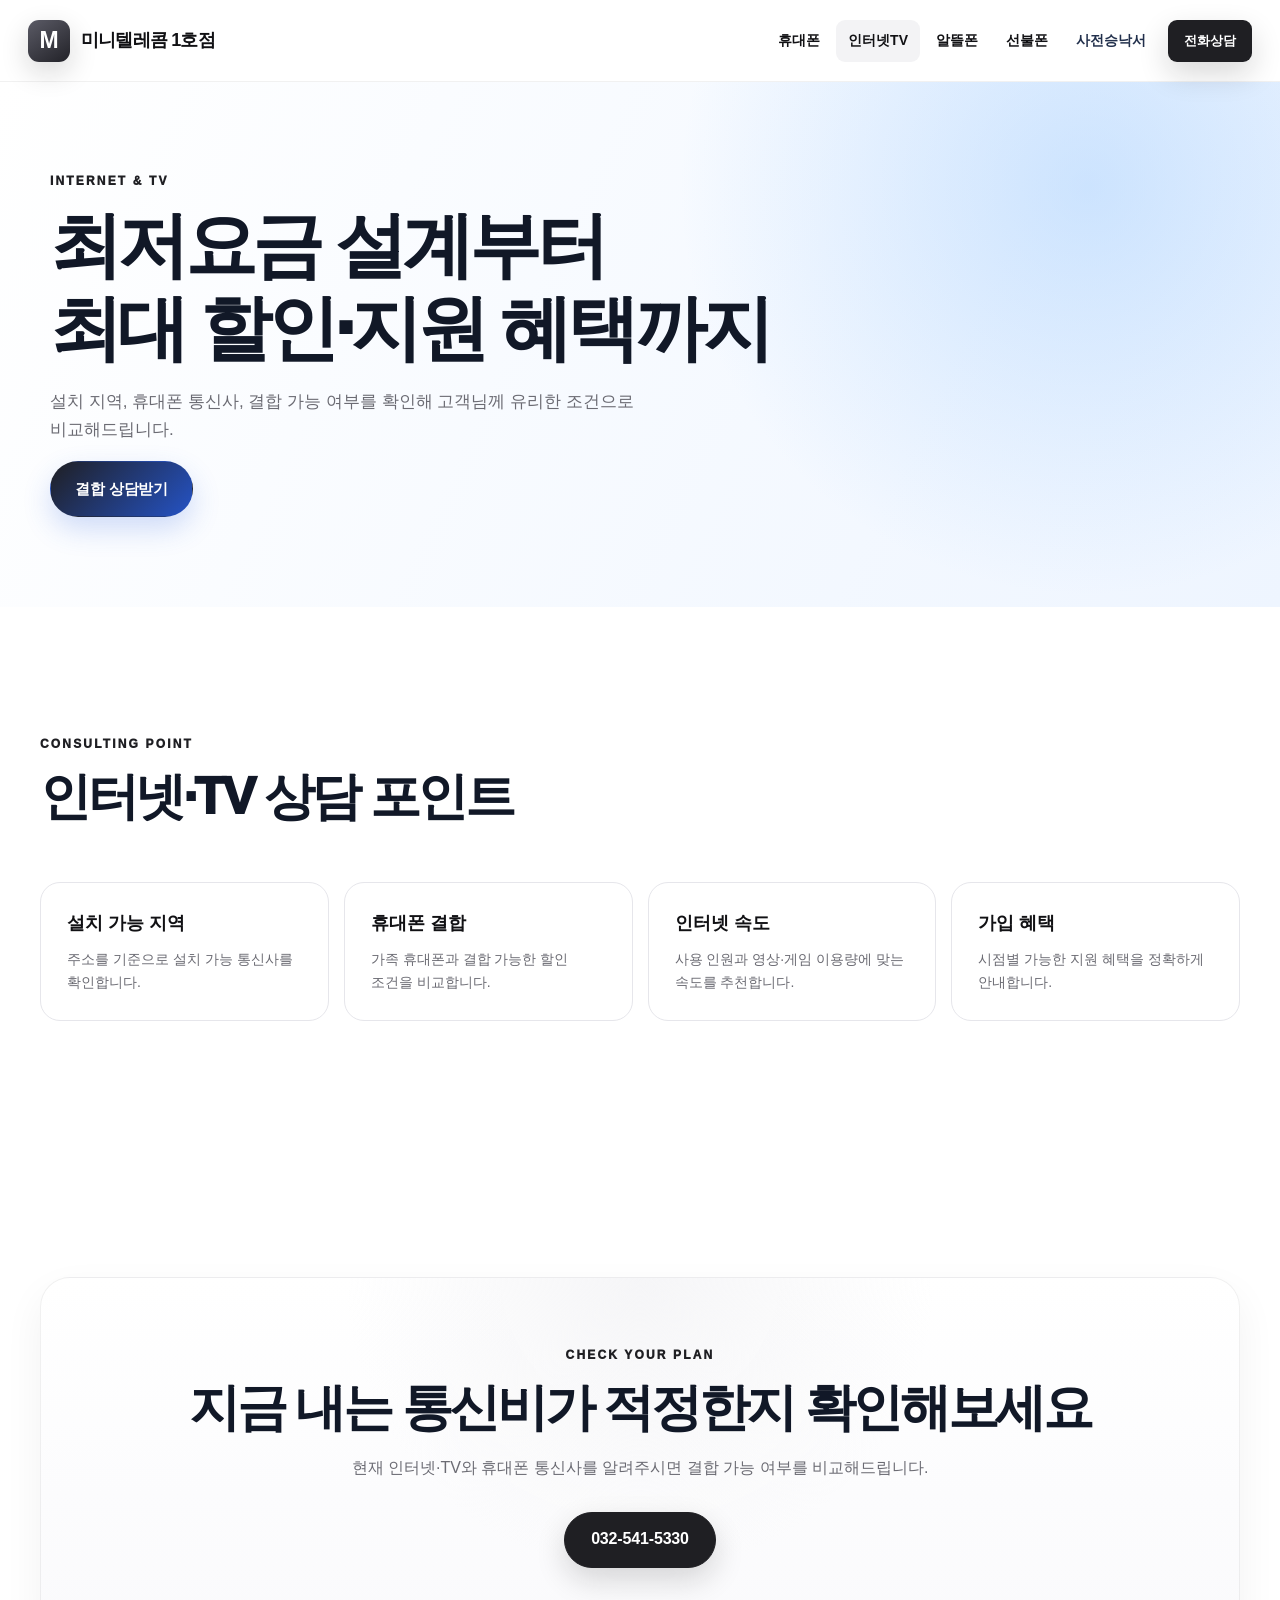
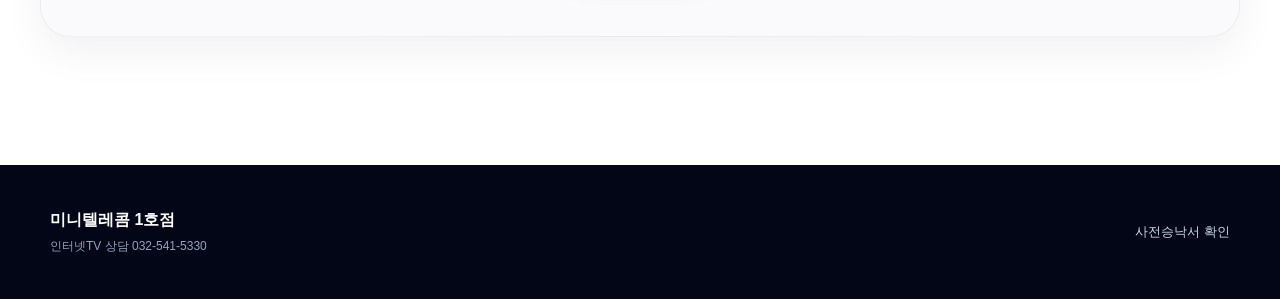
==== commit aa75b0d7: "923 수정1" ====
--- a/internet.html
+++ b/internet.html
@@ -1,6 +1,6 @@
-<!DOCTYPE html><html lang="ko"><head><meta charset="UTF-8"><meta name="viewport" content="width=device-width,initial-scale=1"><meta name="description" content="인터넷 TV 결합 할인과 가입 상담"><title>인터넷TV | 미니텔레콤 1호점</title><link rel="stylesheet" href="style.css"></head><body>
-<header class="site-header"><div class="header-inner"><a class="brand" href="index.html"><span class="brand-mark">M</span><span class="brand-name">미니텔레콤 1호점</span></a><button class="menu-toggle" type="button" aria-expanded="false" aria-controls="main-nav"><span></span><span></span><span></span></button><nav id="main-nav" class="header-nav"><a href="phone.html">휴대폰</a><a class="active" href="internet.html">인터넷TV</a><a href="mvno.html">알뜰폰</a><a href="prepaid.html">선불폰</a><a class="license-link" href="https://ictmarket.or.kr:8443/precon/pop_CertIcon.do?PRECON_REQ_ID=PRE0000006017&YN=1" target="_blank" rel="noopener noreferrer">사전승낙서</a><a class="nav-cta" href="https://naver.me/xNpsObPj" target="_blank" rel="noopener noreferrer">네이버 예약</a></nav></div></header>
+<!DOCTYPE html><html lang="ko"><head><meta charset="UTF-8"><meta name="viewport" content="width=device-width,initial-scale=1"><meta name="description" content="인터넷 TV 결합 할인과 가입 상담"><title>인터넷TV | 미니텔레콤 1호점</title><link rel="stylesheet" href="style.css?v=10"></head><body>
+<header class="site-header"><div class="header-inner"><a class="brand" href="index.html"><span class="brand-mark">M</span><span class="brand-name">미니텔레콤 1호점</span></a><button class="menu-toggle" type="button" aria-expanded="false" aria-controls="main-nav"><span></span><span></span><span></span></button><nav id="main-nav" class="header-nav"><a href="phone.html">휴대폰</a><a class="active" href="internet.html">인터넷TV</a><a href="mvno.html">알뜰폰</a><a href="prepaid.html">선불폰</a><a class="license-link" href="https://ictmarket.or.kr:8443/precon/pop_CertIcon.do?PRECON_REQ_ID=PRE0000006017&YN=1" target="_blank" rel="noopener noreferrer">사전승낙서</a><a class="nav-cta" href="tel:0325415330">전화상담</a></nav></div></header>
 <main><section class="subhero internet-hero"><div><p class="eyebrow">INTERNET & TV</p><h1>최저요금 설계부터<br>최대 할인·지원 혜택까지</h1><p>설치 지역, 휴대폰 통신사, 결합 가능 여부를 확인해 고객님께 유리한 조건으로 비교해드립니다.</p><a class="button button-blue" href="tel:0325415330">결합 상담받기</a></div></section>
 <section class="section"><div class="section-heading"><p class="eyebrow">CONSULTING POINT</p><h2>인터넷·TV 상담 포인트</h2></div><div class="tip-grid"><div><b>설치 가능 지역</b><p>주소를 기준으로 설치 가능 통신사를 확인합니다.</p></div><div><b>휴대폰 결합</b><p>가족 휴대폰과 결합 가능한 할인 조건을 비교합니다.</p></div><div><b>인터넷 속도</b><p>사용 인원과 영상·게임 이용량에 맞는 속도를 추천합니다.</p></div><div><b>가입 혜택</b><p>시점별 가능한 지원 혜택을 정확하게 안내합니다.</p></div></div></section>
 <section class="section contact-section"><div class="contact-card"><p class="eyebrow">CHECK YOUR PLAN</p><h2>지금 내는 통신비가 적정한지 확인해보세요</h2><p>현재 인터넷·TV와 휴대폰 통신사를 알려주시면 결합 가능 여부를 비교해드립니다.</p><div class="contact-actions"><a class="button button-dark" href="tel:0325415330">032-541-5330</a></div></div></section></main>
-<footer class="site-footer"><div class="footer-inner"><div><strong>미니텔레콤 1호점</strong><p>인터넷TV 상담 032-541-5330</p></div><a href="https://ictmarket.or.kr:8443/precon/pop_CertIcon.do?PRECON_REQ_ID=PRE0000006017&YN=1" target="_blank" rel="noopener noreferrer">사전승낙서 확인</a></div></footer><div class="mobile-bottom-bar"><a href="tel:0325415330">전화상담</a><a href="https://naver.me/xNpsObPj" target="_blank" rel="noopener noreferrer">네이버 예약</a></div><script src="script.js"></script></body></html>
+<footer class="site-footer"><div class="footer-inner"><div><strong>미니텔레콤 1호점</strong><p>인터넷TV 상담 032-541-5330</p></div><a href="https://ictmarket.or.kr:8443/precon/pop_CertIcon.do?PRECON_REQ_ID=PRE0000006017&YN=1" target="_blank" rel="noopener noreferrer">사전승낙서 확인</a></div></footer><div class="mobile-bottom-bar"><a href="tel:0325415330">상담하기</a><a href="tel:0325415330">전화걸기</a></div><script src="script.js"></script></body></html>
--- a/style.css
+++ b/style.css
@@ -510,3 +510,43 @@
   .foldable-image-wrap{padding:38px 26px 18px}
   .foldable-image-wrap img{max-width:300px;max-height:260px}
 }
+
+
+/* v8 main title scale refinement */
+@media(min-width:901px){
+  .store-title{font-size:clamp(46px,5.4vw,74px)}
+  .iphone-series{font-size:clamp(72px,7.4vw,108px)}
+}
+
+
+/* v9 definitive main-title sizing + clipping fix */
+.store-title{font-size:clamp(44px,4.8vw,68px) !important;line-height:1.02 !important;overflow:visible !important}
+.iphone-series{font-size:clamp(66px,6.8vw,96px) !important;line-height:1.05 !important;overflow:visible !important;padding-right:.12em !important}
+.iphone-series span{display:inline-block !important;padding:0 .05em 0 .01em !important;overflow:visible !important}
+@media(max-width:900px){
+  .store-title{font-size:42px !important}
+  .iphone-series{font-size:62px !important}
+}
+@media(max-width:580px){
+  .store-title{font-size:38px !important}
+  .iphone-series{font-size:56px !important}
+}
+
+
+/* main service consultation title */
+.main-service-title{margin-top:68px}
+.main-service-list{margin:0;color:#34343a;font-size:clamp(23px,2.35vw,34px);font-weight:750;line-height:1.35;letter-spacing:-.055em;white-space:nowrap}
+.main-service-list.secondary{margin-top:2px;color:#686870}
+.main-service-list i{padding:0 .16em;color:#aaaab1;font-style:normal;font-weight:500}
+.iphone-title-wrap .main-service-heading{margin:18px 0 0 !important;color:#111114 !important;font-size:clamp(56px,6vw,86px) !important;font-weight:850 !important;line-height:1 !important;letter-spacing:-.075em !important}
+@media(max-width:900px){
+  .main-service-title{margin-top:52px}
+  .main-service-list{font-size:clamp(22px,4.2vw,32px)}
+  .iphone-title-wrap .main-service-heading{font-size:clamp(54px,9vw,76px) !important}
+}
+@media(max-width:580px){
+  .main-service-title{margin-top:44px}
+  .main-service-list{font-size:20px;line-height:1.45;letter-spacing:-.06em}
+  .main-service-list i{padding:0 .09em}
+  .iphone-title-wrap .main-service-heading{margin-top:14px !important;font-size:52px !important}
+}
